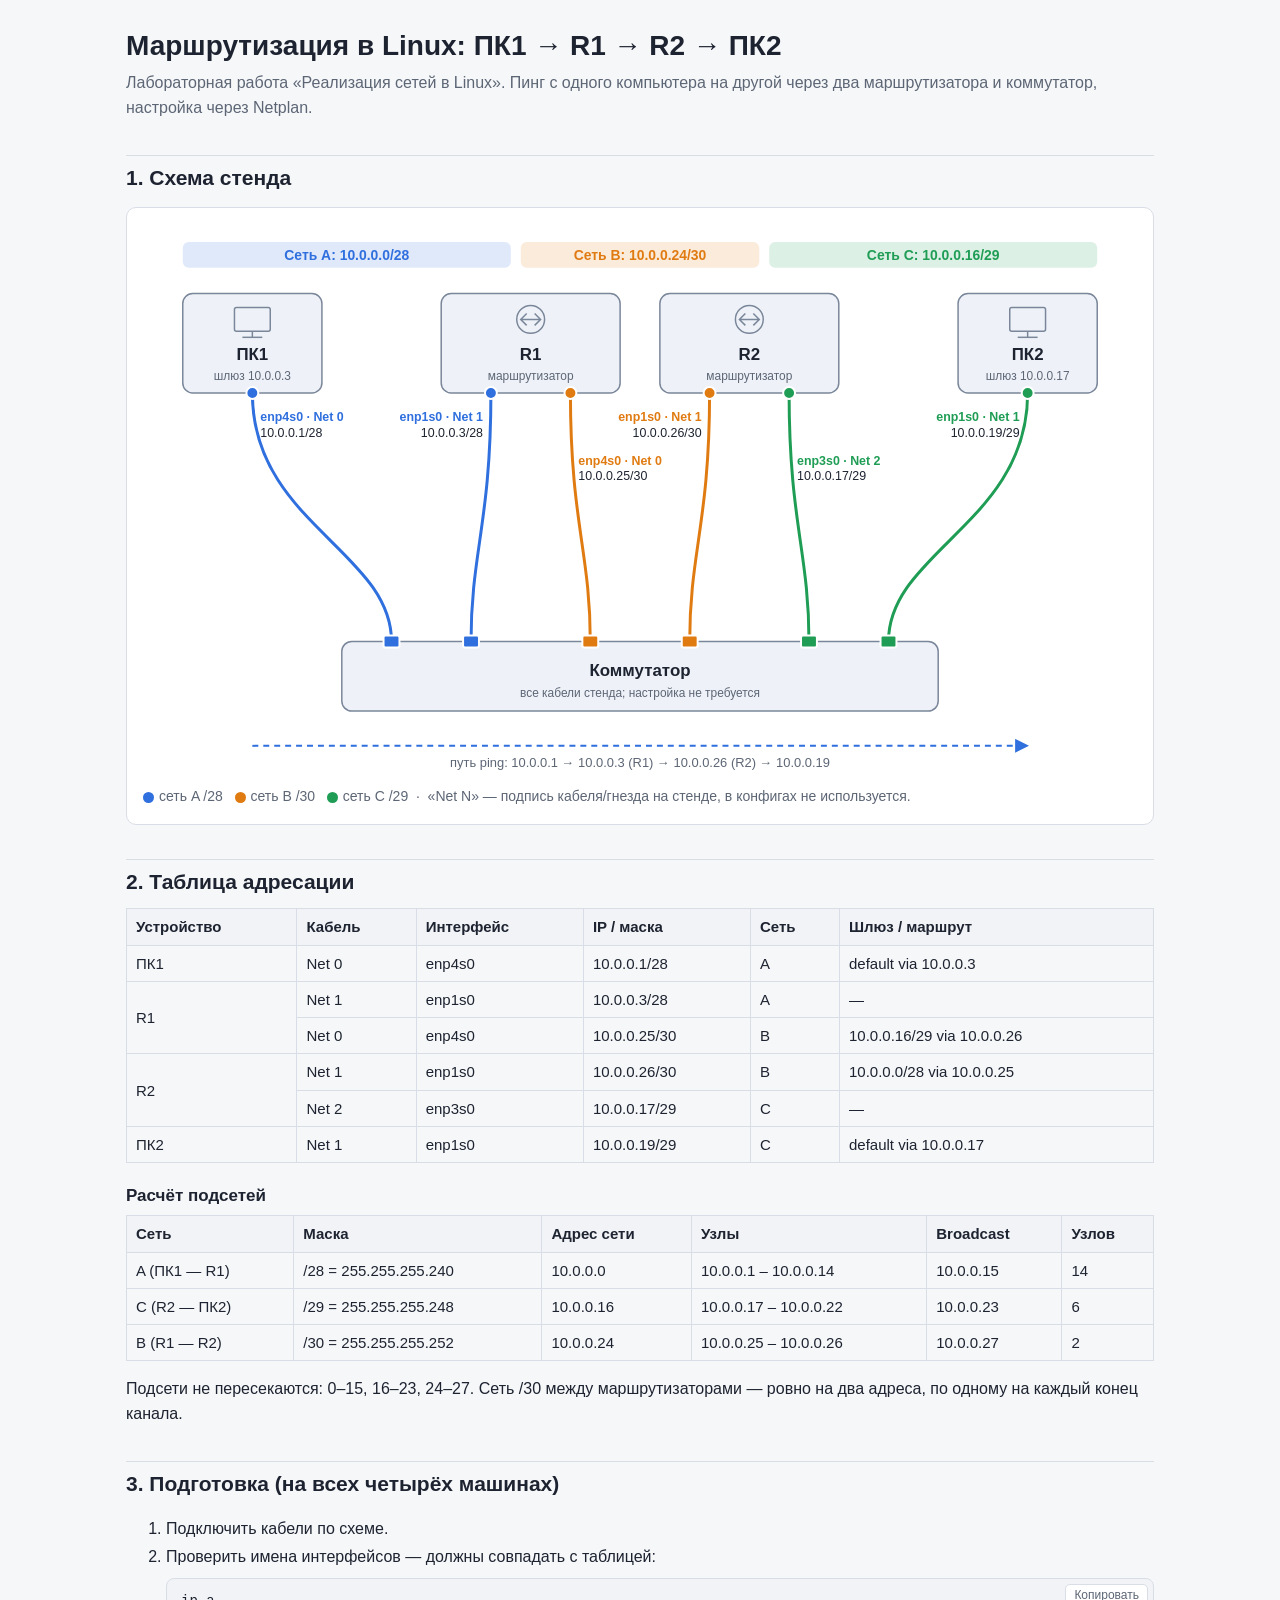
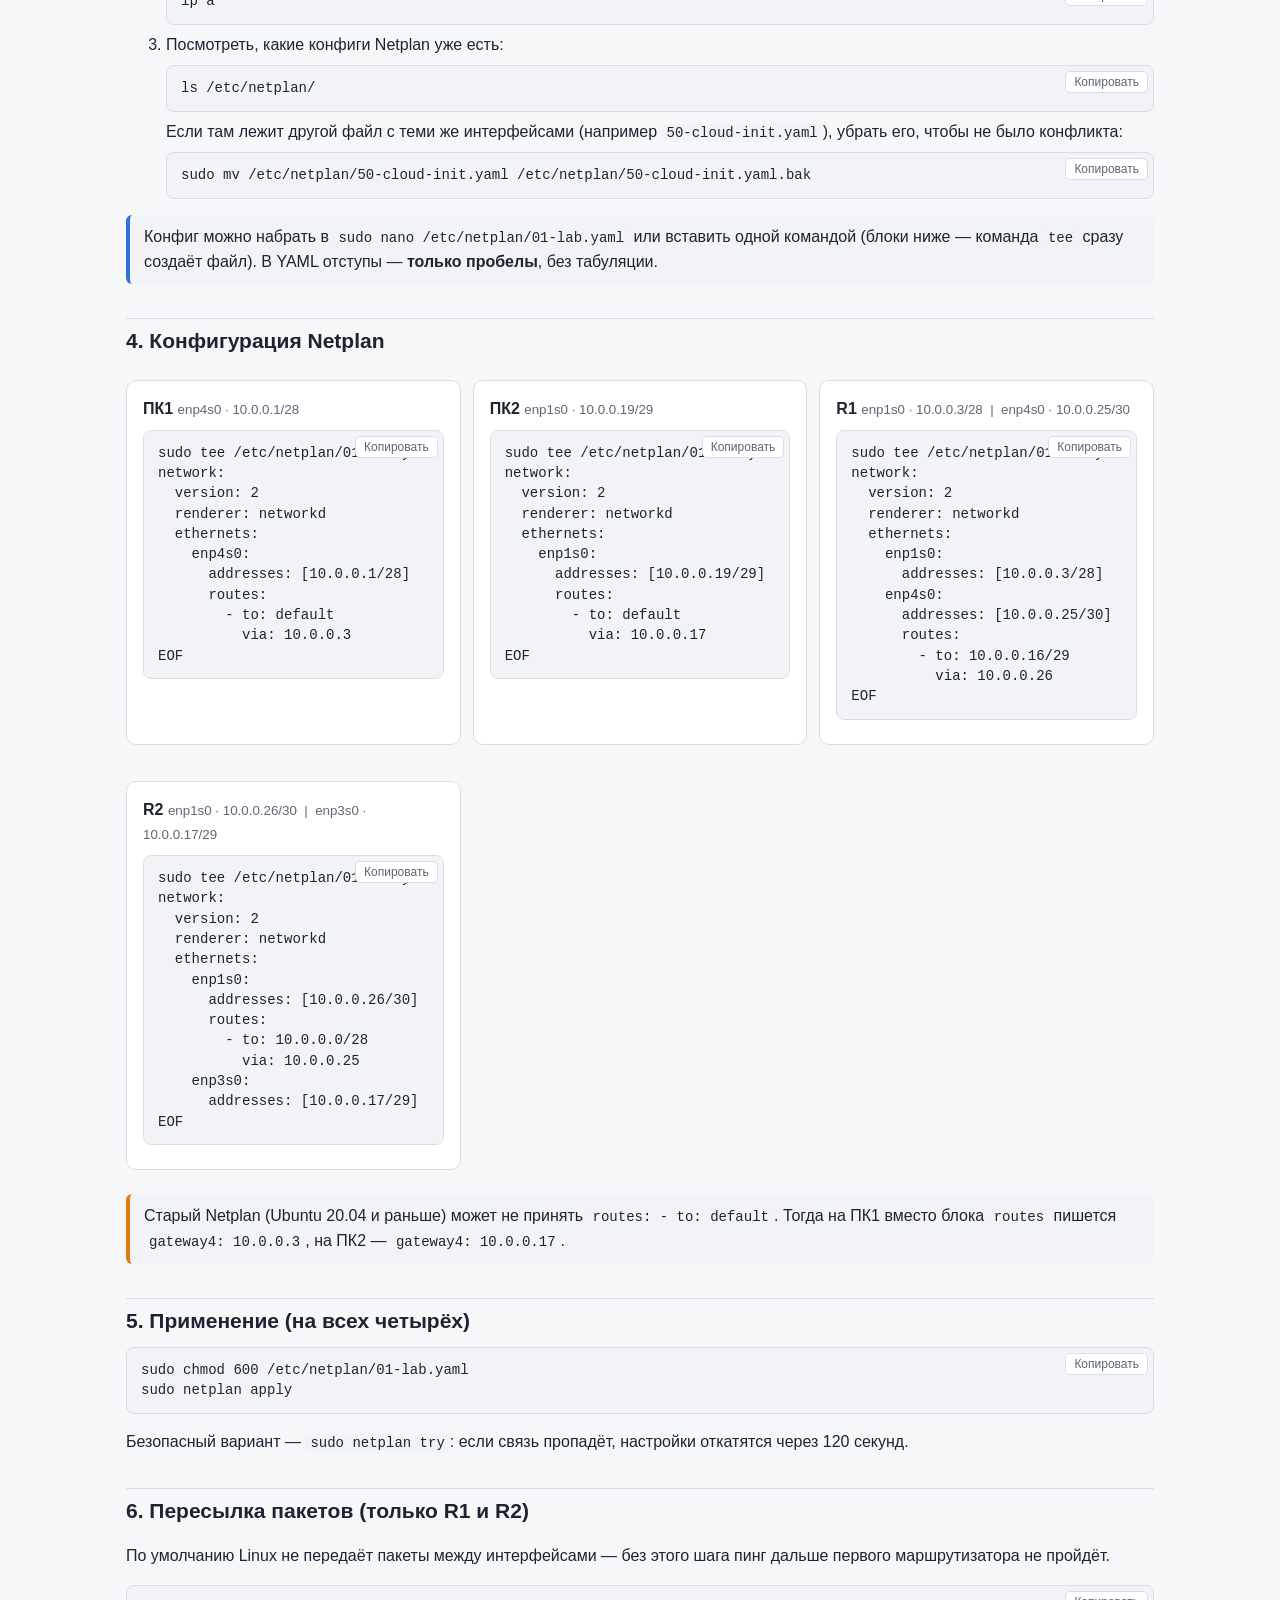
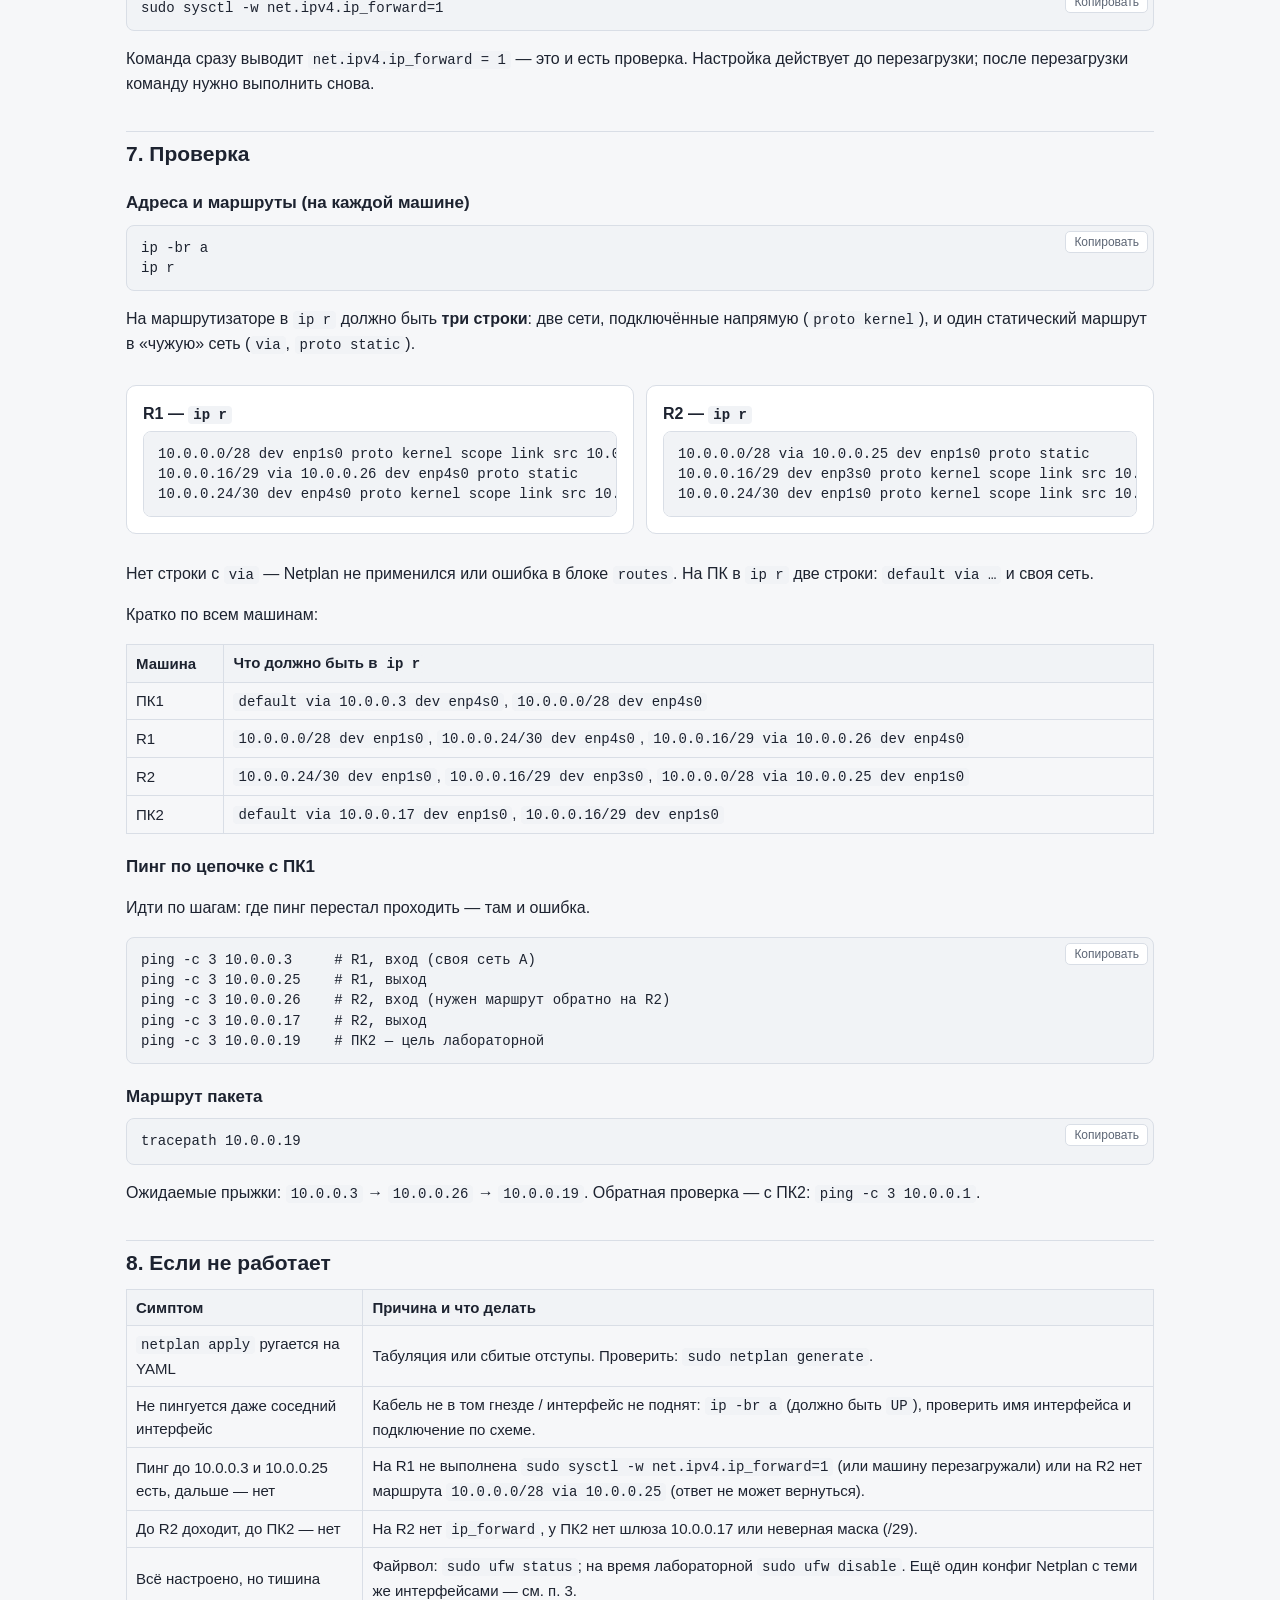
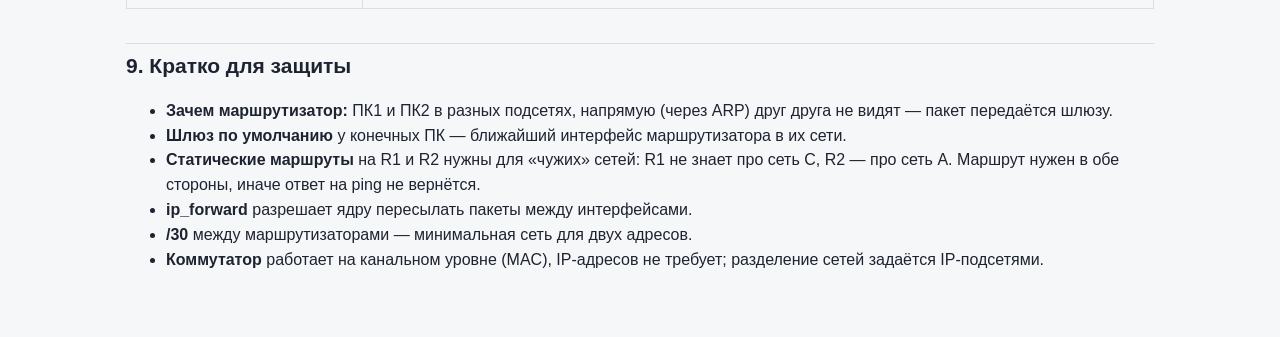
==== index.html @ 02790f9c "Гайд: маршрутизация через два роутера (Netplan)" ====
<!doctype html>
<html lang="ru">
<head>
<meta charset="utf-8">
<meta name="viewport" content="width=device-width, initial-scale=1">
<title>Маршрутизация через два роутера</title>
<style>
:root{
  --bg:#f6f7f9; --card:#ffffff; --text:#1d2330; --muted:#5d6675; --line:#d9dee6;
  --code:#f1f3f6; --accent:#2f6fde;
  --n28:#2f6fde; --n30:#e07b12; --n29:#1f9d55; --dev:#eef2f8; --devstroke:#7a8699;
}
@media (prefers-color-scheme: dark){
  :root:not([data-theme="light"]){
    --bg:#14171c; --card:#1c2027; --text:#e6e9ee; --muted:#9aa3b2; --line:#323946;
    --code:#242a33; --accent:#6c9cff;
    --n28:#6c9cff; --n30:#ffa64d; --n29:#4fd18b; --dev:#262c36; --devstroke:#7d889b;
  }
}
*{box-sizing:border-box}
body{margin:0;background:var(--bg);color:var(--text);font:16px/1.55 "Segoe UI",Roboto,Arial,sans-serif}
main{max-width:1060px;margin:0 auto;padding:24px 16px 60px}
h1{font-size:28px;margin:0 0 4px}
h2{font-size:21px;margin:34px 0 10px;padding-top:6px;border-top:1px solid var(--line)}
h3{font-size:17px;margin:20px 0 6px}
.sub{color:var(--muted);margin:0 0 18px}
.card{background:var(--card);border:1px solid var(--line);border-radius:10px;padding:16px;margin:12px 0}
table{border-collapse:collapse;width:100%;font-size:15px}
th,td{border:1px solid var(--line);padding:6px 9px;text-align:left}
th{background:var(--code)}
.tbl{overflow-x:auto}
code{background:var(--code);padding:1px 5px;border-radius:4px;font-family:Consolas,"Cascadia Mono",monospace;font-size:14px}
.pre{position:relative;margin:8px 0}
pre{background:var(--code);border:1px solid var(--line);border-radius:8px;padding:12px 14px;overflow-x:auto;margin:0;
    font-family:Consolas,"Cascadia Mono",monospace;font-size:14px;line-height:1.45}
.copy{position:absolute;top:6px;right:6px;font-size:12px;padding:3px 8px;border:1px solid var(--line);
      border-radius:5px;background:var(--card);color:var(--muted);cursor:pointer}
.copy:hover{color:var(--text)}
.dot{display:inline-block;width:11px;height:11px;border-radius:50%;margin-right:5px;vertical-align:middle}
.note{border-left:4px solid var(--accent);background:var(--code);padding:10px 14px;border-radius:6px;margin:12px 0}
.warn{border-left-color:var(--n30)}
.grid{display:grid;grid-template-columns:repeat(auto-fit,minmax(300px,1fr));gap:12px}
.dev-title{font-weight:600;margin:0 0 4px}
.dev-title small{color:var(--muted);font-weight:400}
svg{width:100%;height:auto;display:block}
svg text{fill:var(--text);font-family:"Segoe UI",Roboto,Arial,sans-serif}
svg .muted{fill:var(--muted)}
ol li{margin:4px 0}
@media print{.copy{display:none}body{background:#fff}}
</style>
</head>
<body>
<main>
<h1>Маршрутизация в Linux: ПК1 → R1 → R2 → ПК2</h1>
<p class="sub">Лабораторная работа «Реализация сетей в Linux». Пинг с одного компьютера на другой через два маршрутизатора и коммутатор, настройка через Netplan.</p>

<h2>1. Схема стенда</h2>
<div class="card">
<svg viewBox="0 0 1000 560" role="img" aria-label="Схема: ПК1, маршрутизаторы R1 и R2, ПК2, все кабели подключены к коммутатору">
  <!-- Логические подсети (полосы сверху) -->
  <rect x="40" y="18" width="330" height="26" rx="6" fill="var(--n28)" opacity=".15"/>
  <text x="205" y="36" text-anchor="middle" font-size="14" font-weight="600" fill="var(--n28)" style="fill:var(--n28)">Сеть A: 10.0.0.0/28</text>
  <rect x="380" y="18" width="240" height="26" rx="6" fill="var(--n30)" opacity=".15"/>
  <text x="500" y="36" text-anchor="middle" font-size="14" font-weight="600" style="fill:var(--n30)">Сеть B: 10.0.0.24/30</text>
  <rect x="630" y="18" width="330" height="26" rx="6" fill="var(--n29)" opacity=".15"/>
  <text x="795" y="36" text-anchor="middle" font-size="14" font-weight="600" style="fill:var(--n29)">Сеть C: 10.0.0.16/29</text>

  <!-- Кабели к коммутатору -->
  <g stroke-width="3" fill="none">
    <path d="M110 170 C110 300 250 330 250 420" stroke="var(--n28)"/>
    <path d="M350 170 C350 300 330 330 330 420" stroke="var(--n28)"/>
    <path d="M430 170 C430 300 450 330 450 420" stroke="var(--n30)"/>
    <path d="M570 170 C570 300 550 330 550 420" stroke="var(--n30)"/>
    <path d="M650 170 C650 300 670 330 670 420" stroke="var(--n29)"/>
    <path d="M890 170 C890 300 750 330 750 420" stroke="var(--n29)"/>
  </g>

  <!-- Устройства -->
  <g stroke="var(--devstroke)" stroke-width="1.5" fill="var(--dev)">
    <rect x="40" y="70" width="140" height="100" rx="10"/>
    <rect x="300" y="70" width="180" height="100" rx="10"/>
    <rect x="520" y="70" width="180" height="100" rx="10"/>
    <rect x="820" y="70" width="140" height="100" rx="10"/>
  </g>
  <!-- значки -->
  <g stroke="var(--devstroke)" stroke-width="1.5" fill="none">
    <rect x="92" y="84" width="36" height="24" rx="2"/><line x1="110" y1="108" x2="110" y2="114"/><line x1="100" y1="114" x2="120" y2="114"/>
    <rect x="872" y="84" width="36" height="24" rx="2"/><line x1="890" y1="108" x2="890" y2="114"/><line x1="880" y1="114" x2="900" y2="114"/>
    <circle cx="390" cy="96" r="14"/><path d="M380 96h20M394 90l6 6-6 6M386 90l-6 6 6 6"/>
    <circle cx="610" cy="96" r="14"/><path d="M600 96h20M614 90l6 6-6 6M606 90l-6 6 6 6"/>
  </g>
  <text x="110" y="137" text-anchor="middle" font-size="17" font-weight="700">ПК1</text>
  <text x="110" y="157" text-anchor="middle" font-size="12" class="muted">шлюз 10.0.0.3</text>
  <text x="390" y="137" text-anchor="middle" font-size="17" font-weight="700">R1</text>
  <text x="390" y="157" text-anchor="middle" font-size="12" class="muted">маршрутизатор</text>
  <text x="610" y="137" text-anchor="middle" font-size="17" font-weight="700">R2</text>
  <text x="610" y="157" text-anchor="middle" font-size="12" class="muted">маршрутизатор</text>
  <text x="890" y="137" text-anchor="middle" font-size="17" font-weight="700">ПК2</text>
  <text x="890" y="157" text-anchor="middle" font-size="12" class="muted">шлюз 10.0.0.17</text>

  <!-- Порты на устройствах -->
  <g stroke="var(--card)" stroke-width="2">
    <circle cx="110" cy="170" r="6" fill="var(--n28)"/>
    <circle cx="350" cy="170" r="6" fill="var(--n28)"/>
    <circle cx="430" cy="170" r="6" fill="var(--n30)"/>
    <circle cx="570" cy="170" r="6" fill="var(--n30)"/>
    <circle cx="650" cy="170" r="6" fill="var(--n29)"/>
    <circle cx="890" cy="170" r="6" fill="var(--n29)"/>
  </g>

  <!-- Подписи интерфейсов -->
  <g font-size="12.5">
    <text x="118" y="198" font-weight="700" style="fill:var(--n28)">enp4s0 · Net 0</text>
    <text x="118" y="214">10.0.0.1/28</text>

    <text x="342" y="198" text-anchor="end" font-weight="700" style="fill:var(--n28)">enp1s0 · Net 1</text>
    <text x="342" y="214" text-anchor="end">10.0.0.3/28</text>

    <text x="438" y="242" font-weight="700" style="fill:var(--n30)">enp4s0 · Net 0</text>
    <text x="438" y="258">10.0.0.25/30</text>

    <text x="562" y="198" text-anchor="end" font-weight="700" style="fill:var(--n30)">enp1s0 · Net 1</text>
    <text x="562" y="214" text-anchor="end">10.0.0.26/30</text>

    <text x="658" y="242" font-weight="700" style="fill:var(--n29)">enp3s0 · Net 2</text>
    <text x="658" y="258">10.0.0.17/29</text>

    <text x="882" y="198" text-anchor="end" font-weight="700" style="fill:var(--n29)">enp1s0 · Net 1</text>
    <text x="882" y="214" text-anchor="end">10.0.0.19/29</text>
  </g>

  <!-- Коммутатор -->
  <rect x="200" y="420" width="600" height="70" rx="10" fill="var(--dev)" stroke="var(--devstroke)" stroke-width="1.5"/>
  <g stroke="var(--card)" stroke-width="2">
    <rect x="242" y="414" width="16" height="12" rx="2" fill="var(--n28)"/>
    <rect x="322" y="414" width="16" height="12" rx="2" fill="var(--n28)"/>
    <rect x="442" y="414" width="16" height="12" rx="2" fill="var(--n30)"/>
    <rect x="542" y="414" width="16" height="12" rx="2" fill="var(--n30)"/>
    <rect x="662" y="414" width="16" height="12" rx="2" fill="var(--n29)"/>
    <rect x="742" y="414" width="16" height="12" rx="2" fill="var(--n29)"/>
  </g>
  <text x="500" y="455" text-anchor="middle" font-size="17" font-weight="700">Коммутатор</text>
  <text x="500" y="476" text-anchor="middle" font-size="12" class="muted">все кабели стенда; настройка не требуется</text>

  <!-- Путь пинга -->
  <g font-size="13">
    <path d="M110 525 H890" stroke="var(--accent)" stroke-width="2" stroke-dasharray="6 5" fill="none" marker-end="url(#arr)"/>
    <text x="500" y="546" text-anchor="middle" class="muted">путь ping: 10.0.0.1 → 10.0.0.3 (R1) → 10.0.0.26 (R2) → 10.0.0.19</text>
  </g>
  <defs><marker id="arr" viewBox="0 0 10 10" refX="9" refY="5" markerWidth="7" markerHeight="7" orient="auto"><path d="M0 0L10 5L0 10z" fill="var(--accent)"/></marker></defs>
</svg>
<p style="margin:6px 0 0;font-size:14px;color:var(--muted)">
<span class="dot" style="background:var(--n28)"></span>сеть A /28 &nbsp;
<span class="dot" style="background:var(--n30)"></span>сеть B /30 &nbsp;
<span class="dot" style="background:var(--n29)"></span>сеть C /29 &nbsp;·&nbsp; «Net N» — подпись кабеля/гнезда на стенде, в конфигах не используется.
</p>
</div>

<h2>2. Таблица адресации</h2>
<div class="tbl"><table>
<tr><th>Устройство</th><th>Кабель</th><th>Интерфейс</th><th>IP / маска</th><th>Сеть</th><th>Шлюз / маршрут</th></tr>
<tr><td>ПК1</td><td>Net 0</td><td>enp4s0</td><td>10.0.0.1/28</td><td>A</td><td>default via 10.0.0.3</td></tr>
<tr><td rowspan="2">R1</td><td>Net 1</td><td>enp1s0</td><td>10.0.0.3/28</td><td>A</td><td>—</td></tr>
<tr><td>Net 0</td><td>enp4s0</td><td>10.0.0.25/30</td><td>B</td><td>10.0.0.16/29 via 10.0.0.26</td></tr>
<tr><td rowspan="2">R2</td><td>Net 1</td><td>enp1s0</td><td>10.0.0.26/30</td><td>B</td><td>10.0.0.0/28 via 10.0.0.25</td></tr>
<tr><td>Net 2</td><td>enp3s0</td><td>10.0.0.17/29</td><td>C</td><td>—</td></tr>
<tr><td>ПК2</td><td>Net 1</td><td>enp1s0</td><td>10.0.0.19/29</td><td>C</td><td>default via 10.0.0.17</td></tr>
</table></div>

<h3>Расчёт подсетей</h3>
<div class="tbl"><table>
<tr><th>Сеть</th><th>Маска</th><th>Адрес сети</th><th>Узлы</th><th>Broadcast</th><th>Узлов</th></tr>
<tr><td>A (ПК1 — R1)</td><td>/28 = 255.255.255.240</td><td>10.0.0.0</td><td>10.0.0.1 – 10.0.0.14</td><td>10.0.0.15</td><td>14</td></tr>
<tr><td>C (R2 — ПК2)</td><td>/29 = 255.255.255.248</td><td>10.0.0.16</td><td>10.0.0.17 – 10.0.0.22</td><td>10.0.0.23</td><td>6</td></tr>
<tr><td>B (R1 — R2)</td><td>/30 = 255.255.255.252</td><td>10.0.0.24</td><td>10.0.0.25 – 10.0.0.26</td><td>10.0.0.27</td><td>2</td></tr>
</table></div>
<p>Подсети не пересекаются: 0–15, 16–23, 24–27. Сеть /30 между маршрутизаторами — ровно на два адреса, по одному на каждый конец канала.</p>

<h2>3. Подготовка (на всех четырёх машинах)</h2>
<ol>
<li>Подключить кабели по схеме.</li>
<li>Проверить имена интерфейсов — должны совпадать с таблицей:
<div class="pre"><pre>ip a</pre></div></li>
<li>Посмотреть, какие конфиги Netplan уже есть:
<div class="pre"><pre>ls /etc/netplan/</pre></div>
Если там лежит другой файл с теми же интерфейсами (например <code>50-cloud-init.yaml</code>), убрать его, чтобы не было конфликта:
<div class="pre"><pre>sudo mv /etc/netplan/50-cloud-init.yaml /etc/netplan/50-cloud-init.yaml.bak</pre></div></li>
</ol>
<div class="note">Конфиг можно набрать в <code>sudo nano /etc/netplan/01-lab.yaml</code> или вставить одной командой (блоки ниже — команда <code>tee</code> сразу создаёт файл). В YAML отступы — <b>только пробелы</b>, без табуляции.</div>

<h2>4. Конфигурация Netplan</h2>
<div class="grid">

<div class="card">
<p class="dev-title">ПК1 <small>enp4s0 · 10.0.0.1/28</small></p>
<div class="pre"><pre>sudo tee /etc/netplan/01-lab.yaml &gt; /dev/null &lt;&lt;'EOF'
network:
  version: 2
  renderer: networkd
  ethernets:
    enp4s0:
      addresses: [10.0.0.1/28]
      routes:
        - to: default
          via: 10.0.0.3
EOF</pre></div>
</div>

<div class="card">
<p class="dev-title">ПК2 <small>enp1s0 · 10.0.0.19/29</small></p>
<div class="pre"><pre>sudo tee /etc/netplan/01-lab.yaml &gt; /dev/null &lt;&lt;'EOF'
network:
  version: 2
  renderer: networkd
  ethernets:
    enp1s0:
      addresses: [10.0.0.19/29]
      routes:
        - to: default
          via: 10.0.0.17
EOF</pre></div>
</div>

<div class="card">
<p class="dev-title">R1 <small>enp1s0 · 10.0.0.3/28 &nbsp;|&nbsp; enp4s0 · 10.0.0.25/30</small></p>
<div class="pre"><pre>sudo tee /etc/netplan/01-lab.yaml &gt; /dev/null &lt;&lt;'EOF'
network:
  version: 2
  renderer: networkd
  ethernets:
    enp1s0:
      addresses: [10.0.0.3/28]
    enp4s0:
      addresses: [10.0.0.25/30]
      routes:
        - to: 10.0.0.16/29
          via: 10.0.0.26
EOF</pre></div>
</div>

<div class="card">
<p class="dev-title">R2 <small>enp1s0 · 10.0.0.26/30 &nbsp;|&nbsp; enp3s0 · 10.0.0.17/29</small></p>
<div class="pre"><pre>sudo tee /etc/netplan/01-lab.yaml &gt; /dev/null &lt;&lt;'EOF'
network:
  version: 2
  renderer: networkd
  ethernets:
    enp1s0:
      addresses: [10.0.0.26/30]
      routes:
        - to: 10.0.0.0/28
          via: 10.0.0.25
    enp3s0:
      addresses: [10.0.0.17/29]
EOF</pre></div>
</div>
</div>

<div class="note warn">Старый Netplan (Ubuntu 20.04 и раньше) может не принять <code>routes: - to: default</code>. Тогда на ПК1 вместо блока <code>routes</code> пишется <code>gateway4: 10.0.0.3</code>, на ПК2 — <code>gateway4: 10.0.0.17</code>.</div>

<h2>5. Применение (на всех четырёх)</h2>
<div class="pre"><pre>sudo chmod 600 /etc/netplan/01-lab.yaml
sudo netplan apply</pre></div>
<p>Безопасный вариант — <code>sudo netplan try</code>: если связь пропадёт, настройки откатятся через 120 секунд.</p>

<h2>6. Пересылка пакетов (только R1 и R2)</h2>
<p>По умолчанию Linux не передаёт пакеты между интерфейсами — без этого шага пинг дальше первого маршрутизатора не пройдёт.</p>
<div class="pre"><pre>sudo sysctl -w net.ipv4.ip_forward=1</pre></div>
<p>Команда сразу выводит <code>net.ipv4.ip_forward = 1</code> — это и есть проверка. Настройка действует до перезагрузки; после перезагрузки команду нужно выполнить снова.</p>

<h2>7. Проверка</h2>
<h3>Адреса и маршруты (на каждой машине)</h3>
<div class="pre"><pre>ip -br a
ip r</pre></div>
<p>На маршрутизаторе в <code>ip r</code> должно быть <b>три строки</b>: две сети, подключённые напрямую (<code>proto kernel</code>), и один статический маршрут в «чужую» сеть (<code>via</code>, <code>proto static</code>).</p>
<div class="grid">
<div class="card"><p class="dev-title">R1 — <code>ip r</code></p>
<pre>10.0.0.0/28 dev enp1s0 proto kernel scope link src 10.0.0.3
10.0.0.16/29 via 10.0.0.26 dev enp4s0 proto static
10.0.0.24/30 dev enp4s0 proto kernel scope link src 10.0.0.25</pre></div>
<div class="card"><p class="dev-title">R2 — <code>ip r</code></p>
<pre>10.0.0.0/28 via 10.0.0.25 dev enp1s0 proto static
10.0.0.16/29 dev enp3s0 proto kernel scope link src 10.0.0.17
10.0.0.24/30 dev enp1s0 proto kernel scope link src 10.0.0.26</pre></div>
</div>
<p>Нет строки с <code>via</code> — Netplan не применился или ошибка в блоке <code>routes</code>. На ПК в <code>ip r</code> две строки: <code>default via …</code> и своя сеть.</p>
<p>Кратко по всем машинам:</p>
<div class="tbl"><table>
<tr><th>Машина</th><th>Что должно быть в <code>ip r</code></th></tr>
<tr><td>ПК1</td><td><code>default via 10.0.0.3 dev enp4s0</code>, <code>10.0.0.0/28 dev enp4s0</code></td></tr>
<tr><td>R1</td><td><code>10.0.0.0/28 dev enp1s0</code>, <code>10.0.0.24/30 dev enp4s0</code>, <code>10.0.0.16/29 via 10.0.0.26 dev enp4s0</code></td></tr>
<tr><td>R2</td><td><code>10.0.0.24/30 dev enp1s0</code>, <code>10.0.0.16/29 dev enp3s0</code>, <code>10.0.0.0/28 via 10.0.0.25 dev enp1s0</code></td></tr>
<tr><td>ПК2</td><td><code>default via 10.0.0.17 dev enp1s0</code>, <code>10.0.0.16/29 dev enp1s0</code></td></tr>
</table></div>

<h3>Пинг по цепочке с ПК1</h3>
<p>Идти по шагам: где пинг перестал проходить — там и ошибка.</p>
<div class="pre"><pre>ping -c 3 10.0.0.3     # R1, вход (своя сеть A)
ping -c 3 10.0.0.25    # R1, выход
ping -c 3 10.0.0.26    # R2, вход (нужен маршрут обратно на R2)
ping -c 3 10.0.0.17    # R2, выход
ping -c 3 10.0.0.19    # ПК2 — цель лабораторной</pre></div>
<h3>Маршрут пакета</h3>
<div class="pre"><pre>tracepath 10.0.0.19</pre></div>
<p>Ожидаемые прыжки: <code>10.0.0.3</code> → <code>10.0.0.26</code> → <code>10.0.0.19</code>. Обратная проверка — с ПК2: <code>ping -c 3 10.0.0.1</code>.</p>

<h2>8. Если не работает</h2>
<div class="tbl"><table>
<tr><th>Симптом</th><th>Причина и что делать</th></tr>
<tr><td><code>netplan apply</code> ругается на YAML</td><td>Табуляция или сбитые отступы. Проверить: <code>sudo netplan generate</code>.</td></tr>
<tr><td>Не пингуется даже соседний интерфейс</td><td>Кабель не в том гнезде / интерфейс не поднят: <code>ip -br a</code> (должно быть <code>UP</code>), проверить имя интерфейса и подключение по схеме.</td></tr>
<tr><td>Пинг до 10.0.0.3 и 10.0.0.25 есть, дальше — нет</td><td>На R1 не выполнена <code>sudo sysctl -w net.ipv4.ip_forward=1</code> (или машину перезагружали) или на R2 нет маршрута <code>10.0.0.0/28 via 10.0.0.25</code> (ответ не может вернуться).</td></tr>
<tr><td>До R2 доходит, до ПК2 — нет</td><td>На R2 нет <code>ip_forward</code>, у ПК2 нет шлюза 10.0.0.17 или неверная маска (/29).</td></tr>
<tr><td>Всё настроено, но тишина</td><td>Файрвол: <code>sudo ufw status</code>; на время лабораторной <code>sudo ufw disable</code>. Ещё один конфиг Netplan с теми же интерфейсами — см. п. 3.</td></tr>
</table></div>

<h2>9. Кратко для защиты</h2>
<ul>
<li><b>Зачем маршрутизатор:</b> ПК1 и ПК2 в разных подсетях, напрямую (через ARP) друг друга не видят — пакет передаётся шлюзу.</li>
<li><b>Шлюз по умолчанию</b> у конечных ПК — ближайший интерфейс маршрутизатора в их сети.</li>
<li><b>Статические маршруты</b> на R1 и R2 нужны для «чужих» сетей: R1 не знает про сеть C, R2 — про сеть A. Маршрут нужен в обе стороны, иначе ответ на ping не вернётся.</li>
<li><b>ip_forward</b> разрешает ядру пересылать пакеты между интерфейсами.</li>
<li><b>/30</b> между маршрутизаторами — минимальная сеть для двух адресов.</li>
<li><b>Коммутатор</b> работает на канальном уровне (MAC), IP-адресов не требует; разделение сетей задаётся IP-подсетями.</li>
</ul>
</main>
<script>
// Кнопки «Копировать» для блоков команд (комментарии после # не копируются)
document.querySelectorAll('.pre').forEach(function (box) {
  var b = document.createElement('button');
  b.className = 'copy'; b.textContent = 'Копировать';
  b.onclick = function () {
    var text = box.querySelector('pre').innerText.split('\n')
      .map(function (l) { return l.replace(/\s+#\s.*$/, ''); }).join('\n');
    try {
      navigator.clipboard.writeText(text).then(function () {
        b.textContent = 'Скопировано'; setTimeout(function () { b.textContent = 'Копировать'; }, 1500);
      });
    } catch (e) {}
  };
  box.appendChild(b);
});
</script>
</body>
</html>
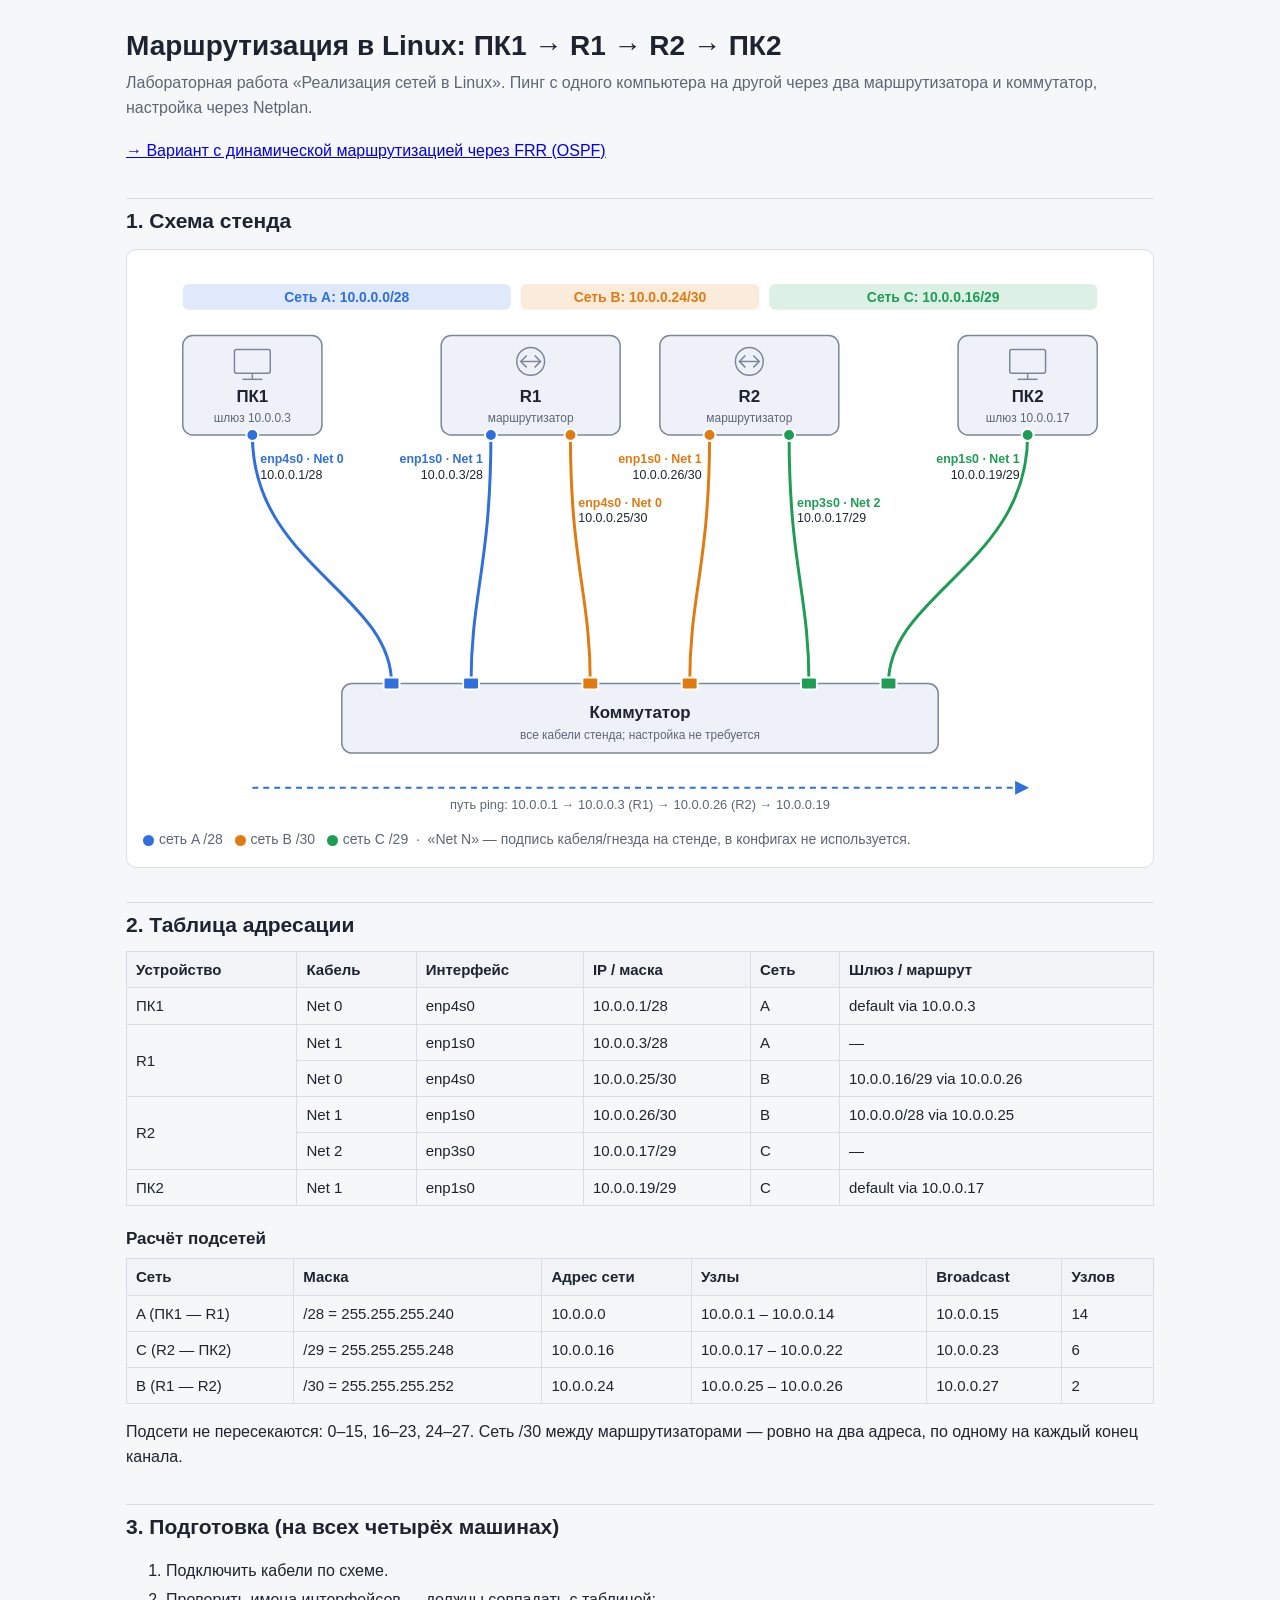
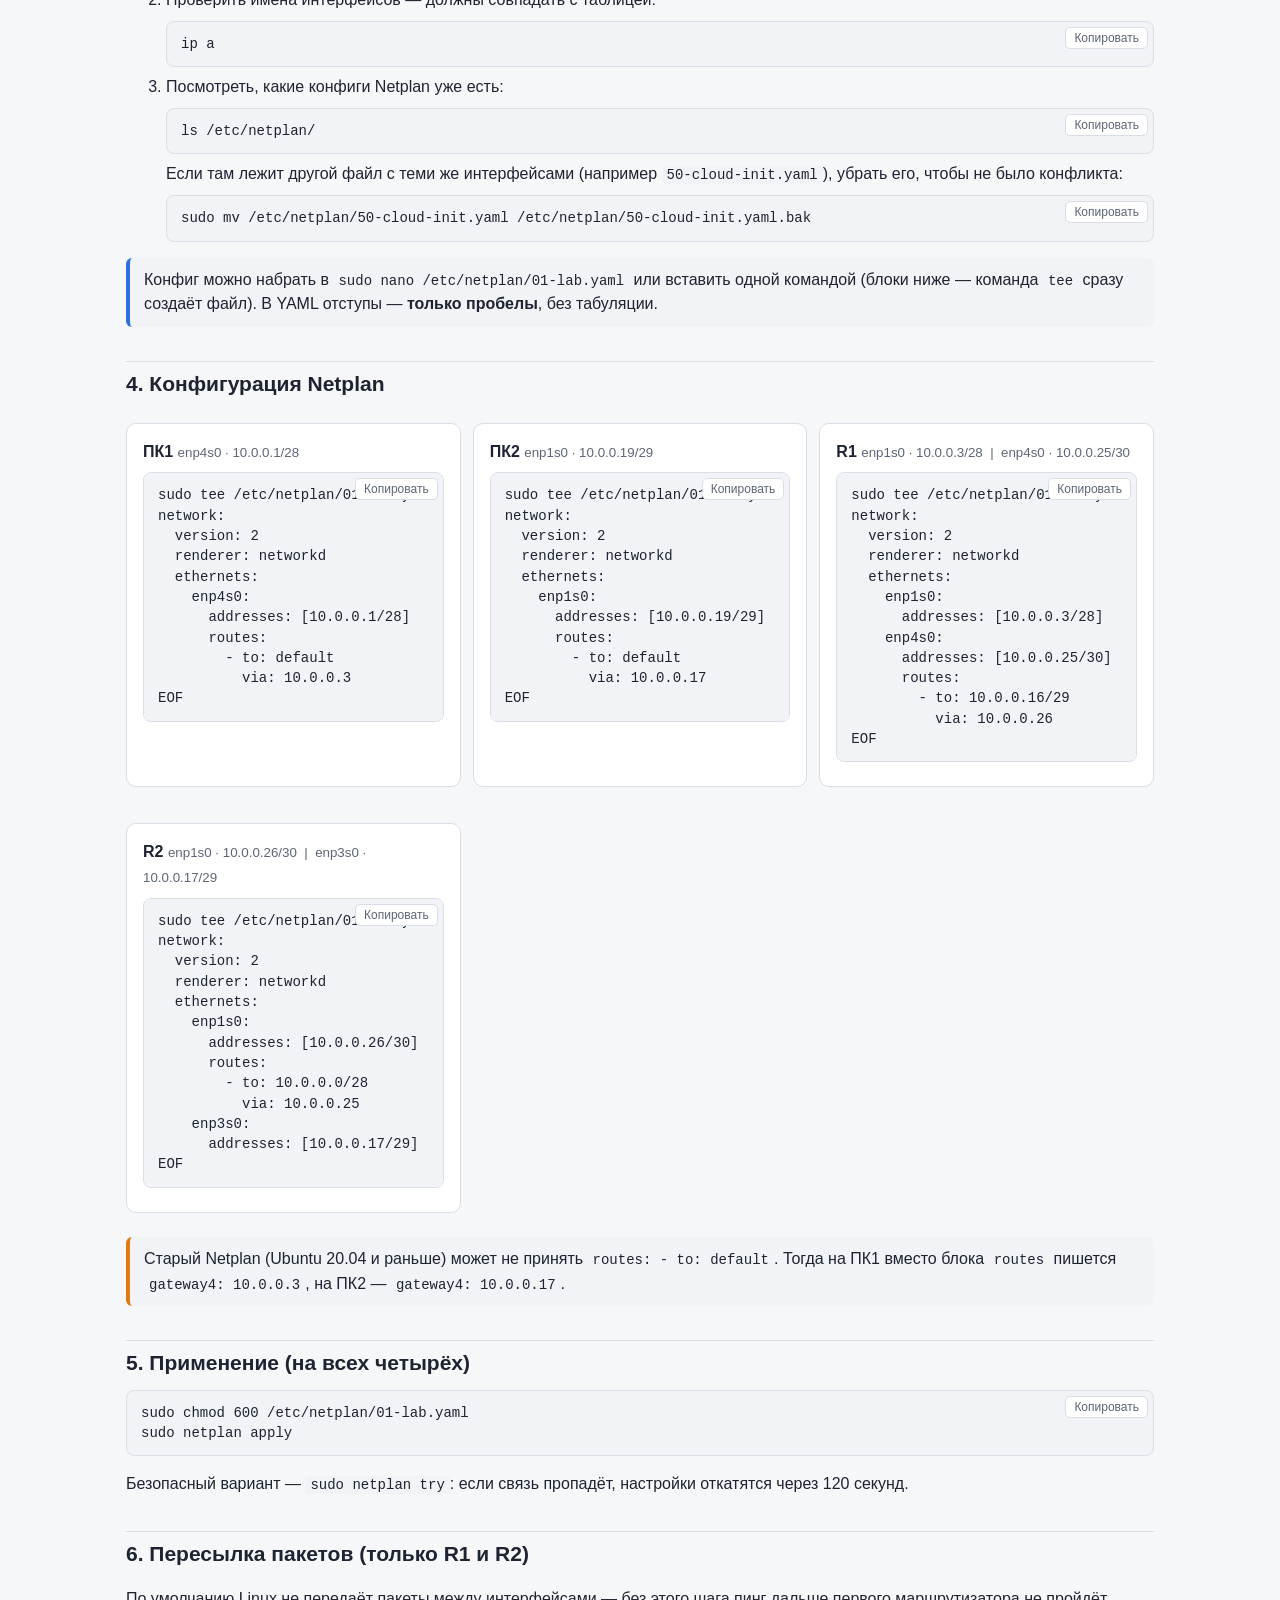
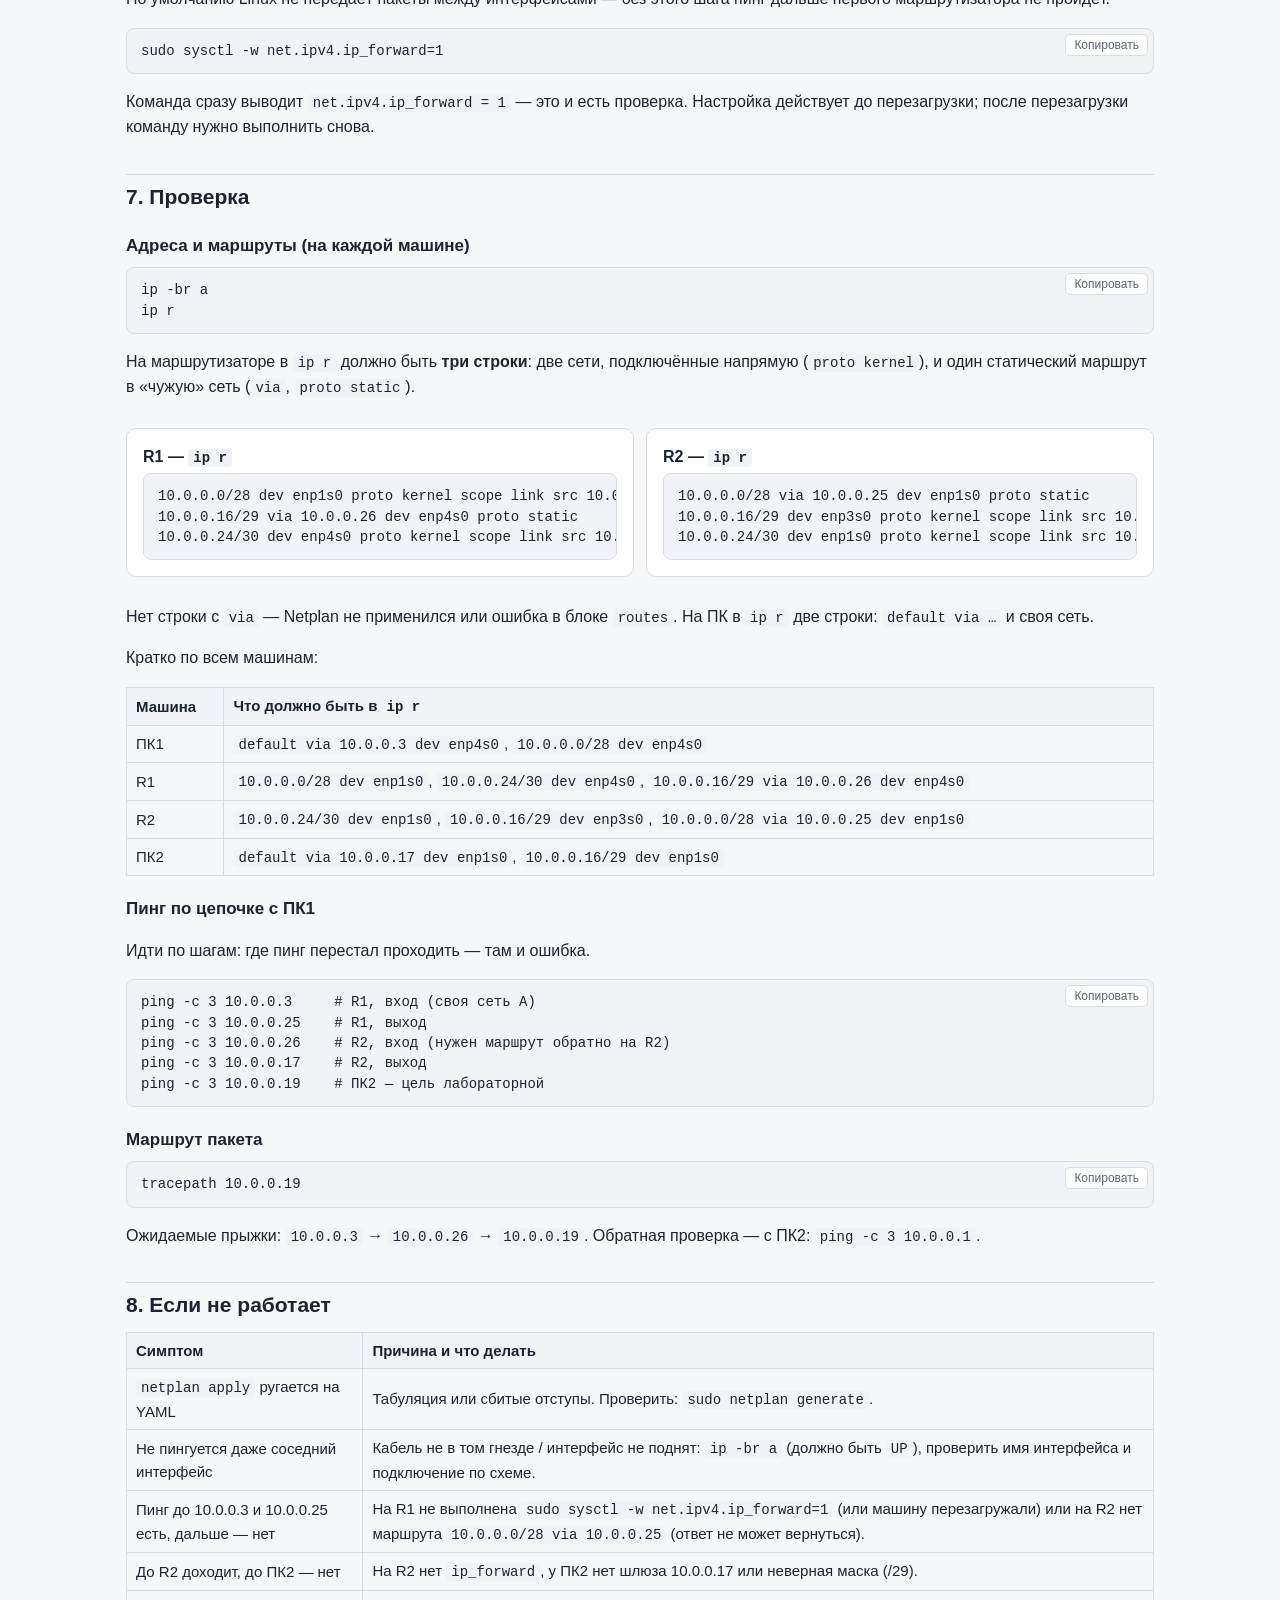
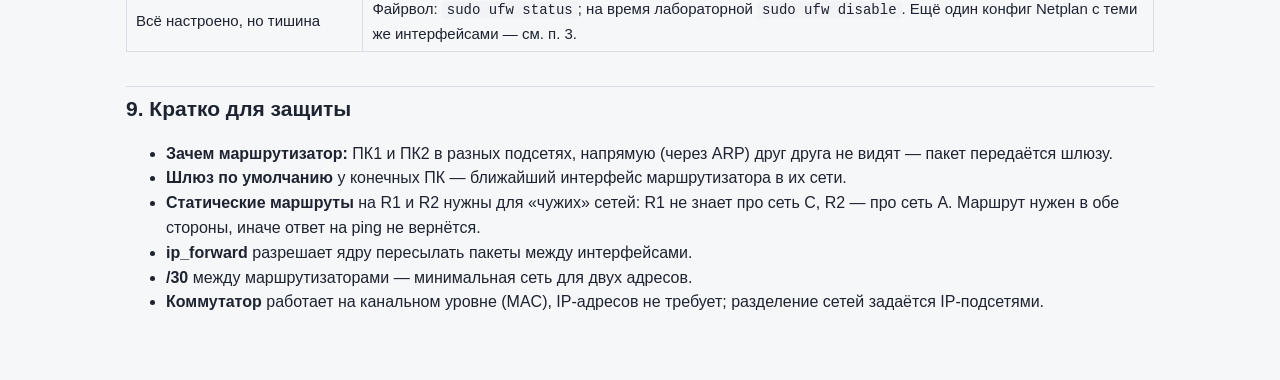
==== commit 41b683c4: "Гайд: маршрутизация через FRR (OSPF)" ====
--- a/index.html
+++ b/index.html
@@ -53,6 +53,7 @@
 <main>
 <h1>Маршрутизация в Linux: ПК1 → R1 → R2 → ПК2</h1>
 <p class="sub">Лабораторная работа «Реализация сетей в Linux». Пинг с одного компьютера на другой через два маршрутизатора и коммутатор, настройка через Netplan.</p>
+<p class="sub"><a href="frr.html">→ Вариант с динамической маршрутизацией через FRR (OSPF)</a></p>
 
 <h2>1. Схема стенда</h2>
 <div class="card">
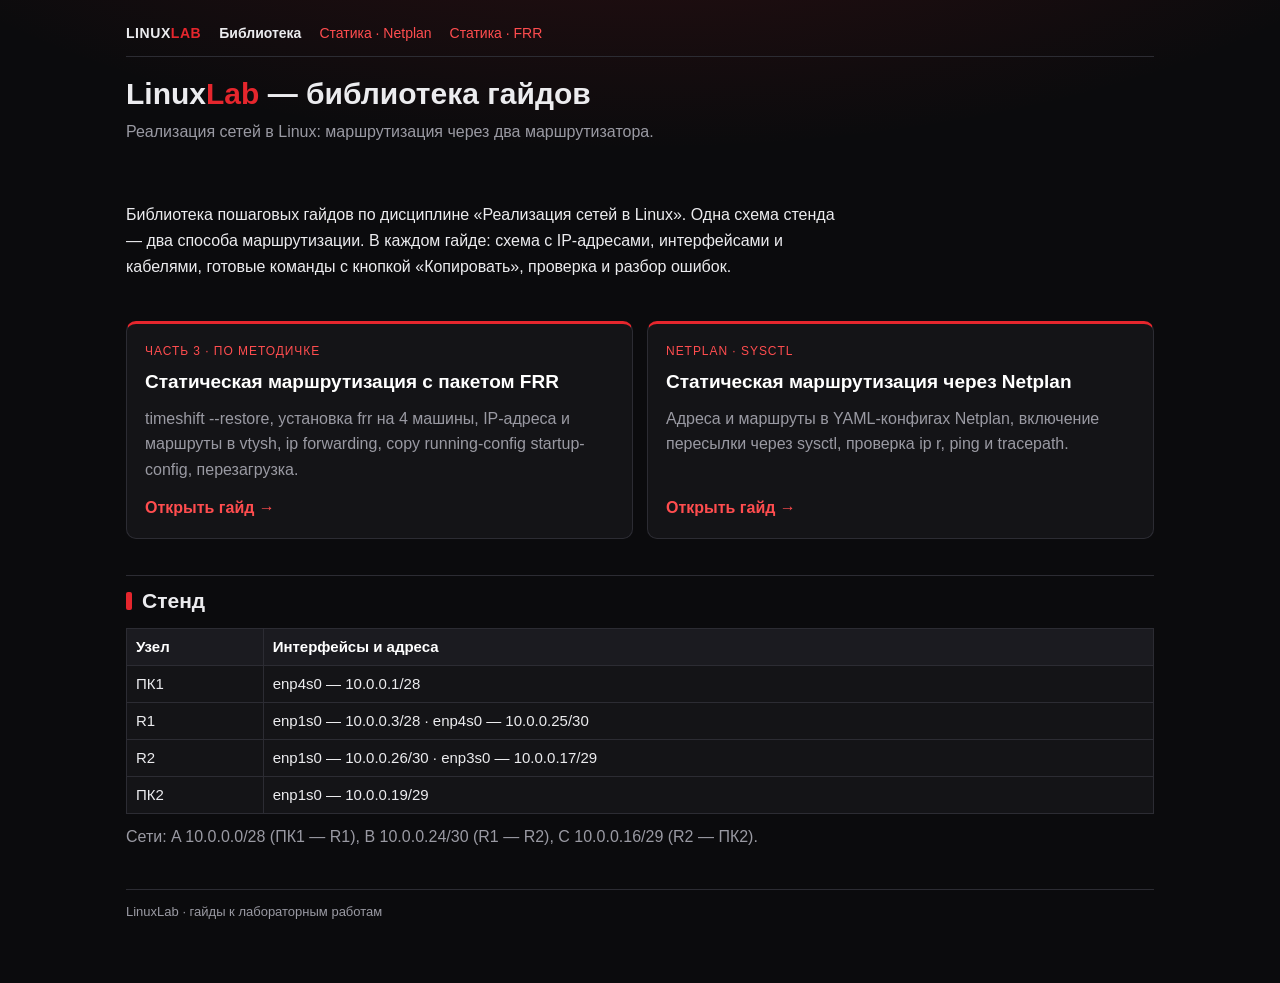
==== commit fb2456a3: "Библиотека гайдов, FRR-гайд по методичке (статика в vtysh), чёрно-красная тема" ====
--- a/index.html
+++ b/index.html
@@ -3,344 +3,42 @@
 <head>
 <meta charset="utf-8">
 <meta name="viewport" content="width=device-width, initial-scale=1">
-<title>Маршрутизация через два роутера</title>
-<style>
-:root{
-  --bg:#f6f7f9; --card:#ffffff; --text:#1d2330; --muted:#5d6675; --line:#d9dee6;
-  --code:#f1f3f6; --accent:#2f6fde;
-  --n28:#2f6fde; --n30:#e07b12; --n29:#1f9d55; --dev:#eef2f8; --devstroke:#7a8699;
-}
-@media (prefers-color-scheme: dark){
-  :root:not([data-theme="light"]){
-    --bg:#14171c; --card:#1c2027; --text:#e6e9ee; --muted:#9aa3b2; --line:#323946;
-    --code:#242a33; --accent:#6c9cff;
-    --n28:#6c9cff; --n30:#ffa64d; --n29:#4fd18b; --dev:#262c36; --devstroke:#7d889b;
-  }
-}
-*{box-sizing:border-box}
-body{margin:0;background:var(--bg);color:var(--text);font:16px/1.55 "Segoe UI",Roboto,Arial,sans-serif}
-main{max-width:1060px;margin:0 auto;padding:24px 16px 60px}
-h1{font-size:28px;margin:0 0 4px}
-h2{font-size:21px;margin:34px 0 10px;padding-top:6px;border-top:1px solid var(--line)}
-h3{font-size:17px;margin:20px 0 6px}
-.sub{color:var(--muted);margin:0 0 18px}
-.card{background:var(--card);border:1px solid var(--line);border-radius:10px;padding:16px;margin:12px 0}
-table{border-collapse:collapse;width:100%;font-size:15px}
-th,td{border:1px solid var(--line);padding:6px 9px;text-align:left}
-th{background:var(--code)}
-.tbl{overflow-x:auto}
-code{background:var(--code);padding:1px 5px;border-radius:4px;font-family:Consolas,"Cascadia Mono",monospace;font-size:14px}
-.pre{position:relative;margin:8px 0}
-pre{background:var(--code);border:1px solid var(--line);border-radius:8px;padding:12px 14px;overflow-x:auto;margin:0;
-    font-family:Consolas,"Cascadia Mono",monospace;font-size:14px;line-height:1.45}
-.copy{position:absolute;top:6px;right:6px;font-size:12px;padding:3px 8px;border:1px solid var(--line);
-      border-radius:5px;background:var(--card);color:var(--muted);cursor:pointer}
-.copy:hover{color:var(--text)}
-.dot{display:inline-block;width:11px;height:11px;border-radius:50%;margin-right:5px;vertical-align:middle}
-.note{border-left:4px solid var(--accent);background:var(--code);padding:10px 14px;border-radius:6px;margin:12px 0}
-.warn{border-left-color:var(--n30)}
-.grid{display:grid;grid-template-columns:repeat(auto-fit,minmax(300px,1fr));gap:12px}
-.dev-title{font-weight:600;margin:0 0 4px}
-.dev-title small{color:var(--muted);font-weight:400}
-svg{width:100%;height:auto;display:block}
-svg text{fill:var(--text);font-family:"Segoe UI",Roboto,Arial,sans-serif}
-svg .muted{fill:var(--muted)}
-ol li{margin:4px 0}
-@media print{.copy{display:none}body{background:#fff}}
-</style>
+<title>LinuxLab · библиотека гайдов</title>
+<link rel="stylesheet" href="style.css">
 </head>
 <body>
 <main>
-<h1>Маршрутизация в Linux: ПК1 → R1 → R2 → ПК2</h1>
-<p class="sub">Лабораторная работа «Реализация сетей в Linux». Пинг с одного компьютера на другой через два маршрутизатора и коммутатор, настройка через Netplan.</p>
-<p class="sub"><a href="frr.html">→ Вариант с динамической маршрутизацией через FRR (OSPF)</a></p>
+<nav class="topbar"><a class="brand" href="./">Linux<span>Lab</span></a><b>Библиотека</b> <a href="static.html">Статика · Netplan</a> <a href="frr.html">Статика · FRR</a></nav>
+<h1>Linux<span class="red">Lab</span> — библиотека гайдов</h1>
+<p class="sub">Реализация сетей в Linux: маршрутизация через два маршрутизатора.</p>
+<section class="hero">
+<p>Библиотека пошаговых гайдов по дисциплине «Реализация сетей в Linux». Одна схема стенда — два способа маршрутизации. В каждом гайде: схема с IP-адресами, интерфейсами и кабелями, готовые команды с кнопкой «Копировать», проверка и разбор ошибок.</p>
+</section>
+<div class="shelf">
+<a class="book" href="frr.html">
+  <div class="tag">Часть 3 · по методичке</div>
+  <h3>Статическая маршрутизация с пакетом FRR</h3>
+  <p>timeshift --restore, установка frr на 4 машины, IP-адреса и маршруты в vtysh, ip forwarding, copy running-config startup-config, перезагрузка.</p>
+  <span class="go">Открыть гайд →</span>
+</a>
+<a class="book" href="static.html">
+  <div class="tag">Netplan · sysctl</div>
+  <h3>Статическая маршрутизация через Netplan</h3>
+  <p>Адреса и маршруты в YAML-конфигах Netplan, включение пересылки через sysctl, проверка ip r, ping и tracepath.</p>
+  <span class="go">Открыть гайд →</span>
+</a>
+</div>
+<h2>Стенд</h2>
+<div class="tbl"><table>
+<tr><th>Узел</th><th>Интерфейсы и адреса</th></tr>
+<tr><td>ПК1</td><td>enp4s0 — 10.0.0.1/28</td></tr>
+<tr><td>R1</td><td>enp1s0 — 10.0.0.3/28 · enp4s0 — 10.0.0.25/30</td></tr>
+<tr><td>R2</td><td>enp1s0 — 10.0.0.26/30 · enp3s0 — 10.0.0.17/29</td></tr>
+<tr><td>ПК2</td><td>enp1s0 — 10.0.0.19/29</td></tr>
+</table></div>
+<p class="sub" style="margin-top:10px">Сети: A 10.0.0.0/28 (ПК1 — R1), B 10.0.0.24/30 (R1 — R2), C 10.0.0.16/29 (R2 — ПК2).</p>
+<footer>LinuxLab · гайды к лабораторным работам</footer>
+</main>
 
-<h2>1. Схема стенда</h2>
-<div class="card">
-<svg viewBox="0 0 1000 560" role="img" aria-label="Схема: ПК1, маршрутизаторы R1 и R2, ПК2, все кабели подключены к коммутатору">
-  <!-- Логические подсети (полосы сверху) -->
-  <rect x="40" y="18" width="330" height="26" rx="6" fill="var(--n28)" opacity=".15"/>
-  <text x="205" y="36" text-anchor="middle" font-size="14" font-weight="600" fill="var(--n28)" style="fill:var(--n28)">Сеть A: 10.0.0.0/28</text>
-  <rect x="380" y="18" width="240" height="26" rx="6" fill="var(--n30)" opacity=".15"/>
-  <text x="500" y="36" text-anchor="middle" font-size="14" font-weight="600" style="fill:var(--n30)">Сеть B: 10.0.0.24/30</text>
-  <rect x="630" y="18" width="330" height="26" rx="6" fill="var(--n29)" opacity=".15"/>
-  <text x="795" y="36" text-anchor="middle" font-size="14" font-weight="600" style="fill:var(--n29)">Сеть C: 10.0.0.16/29</text>
-
-  <!-- Кабели к коммутатору -->
-  <g stroke-width="3" fill="none">
-    <path d="M110 170 C110 300 250 330 250 420" stroke="var(--n28)"/>
-    <path d="M350 170 C350 300 330 330 330 420" stroke="var(--n28)"/>
-    <path d="M430 170 C430 300 450 330 450 420" stroke="var(--n30)"/>
-    <path d="M570 170 C570 300 550 330 550 420" stroke="var(--n30)"/>
-    <path d="M650 170 C650 300 670 330 670 420" stroke="var(--n29)"/>
-    <path d="M890 170 C890 300 750 330 750 420" stroke="var(--n29)"/>
-  </g>
-
-  <!-- Устройства -->
-  <g stroke="var(--devstroke)" stroke-width="1.5" fill="var(--dev)">
-    <rect x="40" y="70" width="140" height="100" rx="10"/>
-    <rect x="300" y="70" width="180" height="100" rx="10"/>
-    <rect x="520" y="70" width="180" height="100" rx="10"/>
-    <rect x="820" y="70" width="140" height="100" rx="10"/>
-  </g>
-  <!-- значки -->
-  <g stroke="var(--devstroke)" stroke-width="1.5" fill="none">
-    <rect x="92" y="84" width="36" height="24" rx="2"/><line x1="110" y1="108" x2="110" y2="114"/><line x1="100" y1="114" x2="120" y2="114"/>
-    <rect x="872" y="84" width="36" height="24" rx="2"/><line x1="890" y1="108" x2="890" y2="114"/><line x1="880" y1="114" x2="900" y2="114"/>
-    <circle cx="390" cy="96" r="14"/><path d="M380 96h20M394 90l6 6-6 6M386 90l-6 6 6 6"/>
-    <circle cx="610" cy="96" r="14"/><path d="M600 96h20M614 90l6 6-6 6M606 90l-6 6 6 6"/>
-  </g>
-  <text x="110" y="137" text-anchor="middle" font-size="17" font-weight="700">ПК1</text>
-  <text x="110" y="157" text-anchor="middle" font-size="12" class="muted">шлюз 10.0.0.3</text>
-  <text x="390" y="137" text-anchor="middle" font-size="17" font-weight="700">R1</text>
-  <text x="390" y="157" text-anchor="middle" font-size="12" class="muted">маршрутизатор</text>
-  <text x="610" y="137" text-anchor="middle" font-size="17" font-weight="700">R2</text>
-  <text x="610" y="157" text-anchor="middle" font-size="12" class="muted">маршрутизатор</text>
-  <text x="890" y="137" text-anchor="middle" font-size="17" font-weight="700">ПК2</text>
-  <text x="890" y="157" text-anchor="middle" font-size="12" class="muted">шлюз 10.0.0.17</text>
-
-  <!-- Порты на устройствах -->
-  <g stroke="var(--card)" stroke-width="2">
-    <circle cx="110" cy="170" r="6" fill="var(--n28)"/>
-    <circle cx="350" cy="170" r="6" fill="var(--n28)"/>
-    <circle cx="430" cy="170" r="6" fill="var(--n30)"/>
-    <circle cx="570" cy="170" r="6" fill="var(--n30)"/>
-    <circle cx="650" cy="170" r="6" fill="var(--n29)"/>
-    <circle cx="890" cy="170" r="6" fill="var(--n29)"/>
-  </g>
-
-  <!-- Подписи интерфейсов -->
-  <g font-size="12.5">
-    <text x="118" y="198" font-weight="700" style="fill:var(--n28)">enp4s0 · Net 0</text>
-    <text x="118" y="214">10.0.0.1/28</text>
-
-    <text x="342" y="198" text-anchor="end" font-weight="700" style="fill:var(--n28)">enp1s0 · Net 1</text>
-    <text x="342" y="214" text-anchor="end">10.0.0.3/28</text>
-
-    <text x="438" y="242" font-weight="700" style="fill:var(--n30)">enp4s0 · Net 0</text>
-    <text x="438" y="258">10.0.0.25/30</text>
-
-    <text x="562" y="198" text-anchor="end" font-weight="700" style="fill:var(--n30)">enp1s0 · Net 1</text>
-    <text x="562" y="214" text-anchor="end">10.0.0.26/30</text>
-
-    <text x="658" y="242" font-weight="700" style="fill:var(--n29)">enp3s0 · Net 2</text>
-    <text x="658" y="258">10.0.0.17/29</text>
-
-    <text x="882" y="198" text-anchor="end" font-weight="700" style="fill:var(--n29)">enp1s0 · Net 1</text>
-    <text x="882" y="214" text-anchor="end">10.0.0.19/29</text>
-  </g>
-
-  <!-- Коммутатор -->
-  <rect x="200" y="420" width="600" height="70" rx="10" fill="var(--dev)" stroke="var(--devstroke)" stroke-width="1.5"/>
-  <g stroke="var(--card)" stroke-width="2">
-    <rect x="242" y="414" width="16" height="12" rx="2" fill="var(--n28)"/>
-    <rect x="322" y="414" width="16" height="12" rx="2" fill="var(--n28)"/>
-    <rect x="442" y="414" width="16" height="12" rx="2" fill="var(--n30)"/>
-    <rect x="542" y="414" width="16" height="12" rx="2" fill="var(--n30)"/>
-    <rect x="662" y="414" width="16" height="12" rx="2" fill="var(--n29)"/>
-    <rect x="742" y="414" width="16" height="12" rx="2" fill="var(--n29)"/>
-  </g>
-  <text x="500" y="455" text-anchor="middle" font-size="17" font-weight="700">Коммутатор</text>
-  <text x="500" y="476" text-anchor="middle" font-size="12" class="muted">все кабели стенда; настройка не требуется</text>
-
-  <!-- Путь пинга -->
-  <g font-size="13">
-    <path d="M110 525 H890" stroke="var(--accent)" stroke-width="2" stroke-dasharray="6 5" fill="none" marker-end="url(#arr)"/>
-    <text x="500" y="546" text-anchor="middle" class="muted">путь ping: 10.0.0.1 → 10.0.0.3 (R1) → 10.0.0.26 (R2) → 10.0.0.19</text>
-  </g>
-  <defs><marker id="arr" viewBox="0 0 10 10" refX="9" refY="5" markerWidth="7" markerHeight="7" orient="auto"><path d="M0 0L10 5L0 10z" fill="var(--accent)"/></marker></defs>
-</svg>
-<p style="margin:6px 0 0;font-size:14px;color:var(--muted)">
-<span class="dot" style="background:var(--n28)"></span>сеть A /28 &nbsp;
-<span class="dot" style="background:var(--n30)"></span>сеть B /30 &nbsp;
-<span class="dot" style="background:var(--n29)"></span>сеть C /29 &nbsp;·&nbsp; «Net N» — подпись кабеля/гнезда на стенде, в конфигах не используется.
-</p>
-</div>
-
-<h2>2. Таблица адресации</h2>
-<div class="tbl"><table>
-<tr><th>Устройство</th><th>Кабель</th><th>Интерфейс</th><th>IP / маска</th><th>Сеть</th><th>Шлюз / маршрут</th></tr>
-<tr><td>ПК1</td><td>Net 0</td><td>enp4s0</td><td>10.0.0.1/28</td><td>A</td><td>default via 10.0.0.3</td></tr>
-<tr><td rowspan="2">R1</td><td>Net 1</td><td>enp1s0</td><td>10.0.0.3/28</td><td>A</td><td>—</td></tr>
-<tr><td>Net 0</td><td>enp4s0</td><td>10.0.0.25/30</td><td>B</td><td>10.0.0.16/29 via 10.0.0.26</td></tr>
-<tr><td rowspan="2">R2</td><td>Net 1</td><td>enp1s0</td><td>10.0.0.26/30</td><td>B</td><td>10.0.0.0/28 via 10.0.0.25</td></tr>
-<tr><td>Net 2</td><td>enp3s0</td><td>10.0.0.17/29</td><td>C</td><td>—</td></tr>
-<tr><td>ПК2</td><td>Net 1</td><td>enp1s0</td><td>10.0.0.19/29</td><td>C</td><td>default via 10.0.0.17</td></tr>
-</table></div>
-
-<h3>Расчёт подсетей</h3>
-<div class="tbl"><table>
-<tr><th>Сеть</th><th>Маска</th><th>Адрес сети</th><th>Узлы</th><th>Broadcast</th><th>Узлов</th></tr>
-<tr><td>A (ПК1 — R1)</td><td>/28 = 255.255.255.240</td><td>10.0.0.0</td><td>10.0.0.1 – 10.0.0.14</td><td>10.0.0.15</td><td>14</td></tr>
-<tr><td>C (R2 — ПК2)</td><td>/29 = 255.255.255.248</td><td>10.0.0.16</td><td>10.0.0.17 – 10.0.0.22</td><td>10.0.0.23</td><td>6</td></tr>
-<tr><td>B (R1 — R2)</td><td>/30 = 255.255.255.252</td><td>10.0.0.24</td><td>10.0.0.25 – 10.0.0.26</td><td>10.0.0.27</td><td>2</td></tr>
-</table></div>
-<p>Подсети не пересекаются: 0–15, 16–23, 24–27. Сеть /30 между маршрутизаторами — ровно на два адреса, по одному на каждый конец канала.</p>
-
-<h2>3. Подготовка (на всех четырёх машинах)</h2>
-<ol>
-<li>Подключить кабели по схеме.</li>
-<li>Проверить имена интерфейсов — должны совпадать с таблицей:
-<div class="pre"><pre>ip a</pre></div></li>
-<li>Посмотреть, какие конфиги Netplan уже есть:
-<div class="pre"><pre>ls /etc/netplan/</pre></div>
-Если там лежит другой файл с теми же интерфейсами (например <code>50-cloud-init.yaml</code>), убрать его, чтобы не было конфликта:
-<div class="pre"><pre>sudo mv /etc/netplan/50-cloud-init.yaml /etc/netplan/50-cloud-init.yaml.bak</pre></div></li>
-</ol>
-<div class="note">Конфиг можно набрать в <code>sudo nano /etc/netplan/01-lab.yaml</code> или вставить одной командой (блоки ниже — команда <code>tee</code> сразу создаёт файл). В YAML отступы — <b>только пробелы</b>, без табуляции.</div>
-
-<h2>4. Конфигурация Netplan</h2>
-<div class="grid">
-
-<div class="card">
-<p class="dev-title">ПК1 <small>enp4s0 · 10.0.0.1/28</small></p>
-<div class="pre"><pre>sudo tee /etc/netplan/01-lab.yaml &gt; /dev/null &lt;&lt;'EOF'
-network:
-  version: 2
-  renderer: networkd
-  ethernets:
-    enp4s0:
-      addresses: [10.0.0.1/28]
-      routes:
-        - to: default
-          via: 10.0.0.3
-EOF</pre></div>
-</div>
-
-<div class="card">
-<p class="dev-title">ПК2 <small>enp1s0 · 10.0.0.19/29</small></p>
-<div class="pre"><pre>sudo tee /etc/netplan/01-lab.yaml &gt; /dev/null &lt;&lt;'EOF'
-network:
-  version: 2
-  renderer: networkd
-  ethernets:
-    enp1s0:
-      addresses: [10.0.0.19/29]
-      routes:
-        - to: default
-          via: 10.0.0.17
-EOF</pre></div>
-</div>
-
-<div class="card">
-<p class="dev-title">R1 <small>enp1s0 · 10.0.0.3/28 &nbsp;|&nbsp; enp4s0 · 10.0.0.25/30</small></p>
-<div class="pre"><pre>sudo tee /etc/netplan/01-lab.yaml &gt; /dev/null &lt;&lt;'EOF'
-network:
-  version: 2
-  renderer: networkd
-  ethernets:
-    enp1s0:
-      addresses: [10.0.0.3/28]
-    enp4s0:
-      addresses: [10.0.0.25/30]
-      routes:
-        - to: 10.0.0.16/29
-          via: 10.0.0.26
-EOF</pre></div>
-</div>
-
-<div class="card">
-<p class="dev-title">R2 <small>enp1s0 · 10.0.0.26/30 &nbsp;|&nbsp; enp3s0 · 10.0.0.17/29</small></p>
-<div class="pre"><pre>sudo tee /etc/netplan/01-lab.yaml &gt; /dev/null &lt;&lt;'EOF'
-network:
-  version: 2
-  renderer: networkd
-  ethernets:
-    enp1s0:
-      addresses: [10.0.0.26/30]
-      routes:
-        - to: 10.0.0.0/28
-          via: 10.0.0.25
-    enp3s0:
-      addresses: [10.0.0.17/29]
-EOF</pre></div>
-</div>
-</div>
-
-<div class="note warn">Старый Netplan (Ubuntu 20.04 и раньше) может не принять <code>routes: - to: default</code>. Тогда на ПК1 вместо блока <code>routes</code> пишется <code>gateway4: 10.0.0.3</code>, на ПК2 — <code>gateway4: 10.0.0.17</code>.</div>
-
-<h2>5. Применение (на всех четырёх)</h2>
-<div class="pre"><pre>sudo chmod 600 /etc/netplan/01-lab.yaml
-sudo netplan apply</pre></div>
-<p>Безопасный вариант — <code>sudo netplan try</code>: если связь пропадёт, настройки откатятся через 120 секунд.</p>
-
-<h2>6. Пересылка пакетов (только R1 и R2)</h2>
-<p>По умолчанию Linux не передаёт пакеты между интерфейсами — без этого шага пинг дальше первого маршрутизатора не пройдёт.</p>
-<div class="pre"><pre>sudo sysctl -w net.ipv4.ip_forward=1</pre></div>
-<p>Команда сразу выводит <code>net.ipv4.ip_forward = 1</code> — это и есть проверка. Настройка действует до перезагрузки; после перезагрузки команду нужно выполнить снова.</p>
-
-<h2>7. Проверка</h2>
-<h3>Адреса и маршруты (на каждой машине)</h3>
-<div class="pre"><pre>ip -br a
-ip r</pre></div>
-<p>На маршрутизаторе в <code>ip r</code> должно быть <b>три строки</b>: две сети, подключённые напрямую (<code>proto kernel</code>), и один статический маршрут в «чужую» сеть (<code>via</code>, <code>proto static</code>).</p>
-<div class="grid">
-<div class="card"><p class="dev-title">R1 — <code>ip r</code></p>
-<pre>10.0.0.0/28 dev enp1s0 proto kernel scope link src 10.0.0.3
-10.0.0.16/29 via 10.0.0.26 dev enp4s0 proto static
-10.0.0.24/30 dev enp4s0 proto kernel scope link src 10.0.0.25</pre></div>
-<div class="card"><p class="dev-title">R2 — <code>ip r</code></p>
-<pre>10.0.0.0/28 via 10.0.0.25 dev enp1s0 proto static
-10.0.0.16/29 dev enp3s0 proto kernel scope link src 10.0.0.17
-10.0.0.24/30 dev enp1s0 proto kernel scope link src 10.0.0.26</pre></div>
-</div>
-<p>Нет строки с <code>via</code> — Netplan не применился или ошибка в блоке <code>routes</code>. На ПК в <code>ip r</code> две строки: <code>default via …</code> и своя сеть.</p>
-<p>Кратко по всем машинам:</p>
-<div class="tbl"><table>
-<tr><th>Машина</th><th>Что должно быть в <code>ip r</code></th></tr>
-<tr><td>ПК1</td><td><code>default via 10.0.0.3 dev enp4s0</code>, <code>10.0.0.0/28 dev enp4s0</code></td></tr>
-<tr><td>R1</td><td><code>10.0.0.0/28 dev enp1s0</code>, <code>10.0.0.24/30 dev enp4s0</code>, <code>10.0.0.16/29 via 10.0.0.26 dev enp4s0</code></td></tr>
-<tr><td>R2</td><td><code>10.0.0.24/30 dev enp1s0</code>, <code>10.0.0.16/29 dev enp3s0</code>, <code>10.0.0.0/28 via 10.0.0.25 dev enp1s0</code></td></tr>
-<tr><td>ПК2</td><td><code>default via 10.0.0.17 dev enp1s0</code>, <code>10.0.0.16/29 dev enp1s0</code></td></tr>
-</table></div>
-
-<h3>Пинг по цепочке с ПК1</h3>
-<p>Идти по шагам: где пинг перестал проходить — там и ошибка.</p>
-<div class="pre"><pre>ping -c 3 10.0.0.3     # R1, вход (своя сеть A)
-ping -c 3 10.0.0.25    # R1, выход
-ping -c 3 10.0.0.26    # R2, вход (нужен маршрут обратно на R2)
-ping -c 3 10.0.0.17    # R2, выход
-ping -c 3 10.0.0.19    # ПК2 — цель лабораторной</pre></div>
-<h3>Маршрут пакета</h3>
-<div class="pre"><pre>tracepath 10.0.0.19</pre></div>
-<p>Ожидаемые прыжки: <code>10.0.0.3</code> → <code>10.0.0.26</code> → <code>10.0.0.19</code>. Обратная проверка — с ПК2: <code>ping -c 3 10.0.0.1</code>.</p>
-
-<h2>8. Если не работает</h2>
-<div class="tbl"><table>
-<tr><th>Симптом</th><th>Причина и что делать</th></tr>
-<tr><td><code>netplan apply</code> ругается на YAML</td><td>Табуляция или сбитые отступы. Проверить: <code>sudo netplan generate</code>.</td></tr>
-<tr><td>Не пингуется даже соседний интерфейс</td><td>Кабель не в том гнезде / интерфейс не поднят: <code>ip -br a</code> (должно быть <code>UP</code>), проверить имя интерфейса и подключение по схеме.</td></tr>
-<tr><td>Пинг до 10.0.0.3 и 10.0.0.25 есть, дальше — нет</td><td>На R1 не выполнена <code>sudo sysctl -w net.ipv4.ip_forward=1</code> (или машину перезагружали) или на R2 нет маршрута <code>10.0.0.0/28 via 10.0.0.25</code> (ответ не может вернуться).</td></tr>
-<tr><td>До R2 доходит, до ПК2 — нет</td><td>На R2 нет <code>ip_forward</code>, у ПК2 нет шлюза 10.0.0.17 или неверная маска (/29).</td></tr>
-<tr><td>Всё настроено, но тишина</td><td>Файрвол: <code>sudo ufw status</code>; на время лабораторной <code>sudo ufw disable</code>. Ещё один конфиг Netplan с теми же интерфейсами — см. п. 3.</td></tr>
-</table></div>
-
-<h2>9. Кратко для защиты</h2>
-<ul>
-<li><b>Зачем маршрутизатор:</b> ПК1 и ПК2 в разных подсетях, напрямую (через ARP) друг друга не видят — пакет передаётся шлюзу.</li>
-<li><b>Шлюз по умолчанию</b> у конечных ПК — ближайший интерфейс маршрутизатора в их сети.</li>
-<li><b>Статические маршруты</b> на R1 и R2 нужны для «чужих» сетей: R1 не знает про сеть C, R2 — про сеть A. Маршрут нужен в обе стороны, иначе ответ на ping не вернётся.</li>
-<li><b>ip_forward</b> разрешает ядру пересылать пакеты между интерфейсами.</li>
-<li><b>/30</b> между маршрутизаторами — минимальная сеть для двух адресов.</li>
-<li><b>Коммутатор</b> работает на канальном уровне (MAC), IP-адресов не требует; разделение сетей задаётся IP-подсетями.</li>
-</ul>
-</main>
-<script>
-// Кнопки «Копировать» для блоков команд (комментарии после # не копируются)
-document.querySelectorAll('.pre').forEach(function (box) {
-  var b = document.createElement('button');
-  b.className = 'copy'; b.textContent = 'Копировать';
-  b.onclick = function () {
-    var text = box.querySelector('pre').innerText.split('\n')
-      .map(function (l) { return l.replace(/\s+#\s.*$/, ''); }).join('\n');
-    try {
-      navigator.clipboard.writeText(text).then(function () {
-        b.textContent = 'Скопировано'; setTimeout(function () { b.textContent = 'Копировать'; }, 1500);
-      });
-    } catch (e) {}
-  };
-  box.appendChild(b);
-});
-</script>
 </body>
 </html>
--- a/style.css
+++ b/style.css
@@ -0,0 +1,64 @@
+/* Общий стиль библиотеки гайдов: чёрно-красная тема */
+:root{
+  --bg:#0b0b0d; --card:#141417; --card2:#1b1b20; --text:#ececef; --muted:#9a9aa3; --line:#2c2c33;
+  --code:#101013; --accent:#e5262d; --accent2:#ff4d4f; --accent-soft:rgba(229,38,45,.12);
+  --n28:#ff3b3b; --n30:#ff9f1c; --n29:#cfd2d8; --dev:#1c1c21; --devstroke:#5c5c66;
+  color-scheme:dark;
+}
+*{box-sizing:border-box}
+html{background:var(--bg)}
+body{margin:0;background:radial-gradient(1200px 500px at 50% -200px,rgba(229,38,45,.18),transparent 70%) no-repeat,var(--bg);
+     color:var(--text);font:16px/1.6 "Segoe UI",Roboto,Arial,sans-serif}
+a{color:var(--accent2)}
+a:hover{color:#ff7a7c}
+main{max-width:1060px;margin:0 auto;padding:22px 16px 60px}
+.topbar{display:flex;flex-wrap:wrap;gap:8px 18px;align-items:center;font-size:14px;margin-bottom:18px;padding-bottom:12px;border-bottom:1px solid var(--line)}
+.topbar .brand{font-weight:800;letter-spacing:.04em;text-transform:uppercase;color:var(--text);text-decoration:none}
+.topbar .brand span{color:var(--accent)}
+.topbar a{text-decoration:none}
+h1{font-size:30px;line-height:1.25;margin:0 0 6px}
+h1 .red{color:var(--accent)}
+h2{font-size:21px;margin:36px 0 10px;padding:8px 0 0;border-top:1px solid var(--line)}
+h2::before{content:"";display:inline-block;width:6px;height:18px;background:var(--accent);border-radius:2px;margin-right:10px;vertical-align:-2px}
+h3{font-size:17px;margin:20px 0 6px;color:#fff}
+.sub{color:var(--muted);margin:0 0 16px}
+.card{background:var(--card);border:1px solid var(--line);border-radius:10px;padding:16px;margin:12px 0}
+table{border-collapse:collapse;width:100%;font-size:15px}
+th,td{border:1px solid var(--line);padding:6px 9px;text-align:left;vertical-align:top}
+th{background:var(--card2);color:#fff}
+td{background:var(--card)}
+.tbl{overflow-x:auto}
+code{background:var(--card2);color:#ffb3b4;padding:1px 5px;border-radius:4px;font-family:Consolas,"Cascadia Mono",monospace;font-size:14px}
+.pre{position:relative;margin:8px 0}
+pre{background:var(--code);border:1px solid var(--line);border-left:3px solid var(--accent);border-radius:8px;padding:12px 14px;
+    overflow-x:auto;margin:0;font-family:Consolas,"Cascadia Mono",monospace;font-size:14px;line-height:1.45;color:#f1f1f3}
+pre .c{color:#8a8a94}
+.copy{position:absolute;top:6px;right:6px;font-size:12px;padding:3px 9px;border:1px solid var(--accent);
+      border-radius:5px;background:var(--bg);color:var(--accent2);cursor:pointer}
+.copy:hover{background:var(--accent);color:#fff}
+.dot{display:inline-block;width:11px;height:11px;border-radius:50%;margin-right:5px;vertical-align:middle}
+.note{border-left:4px solid var(--accent);background:var(--accent-soft);padding:10px 14px;border-radius:6px;margin:12px 0}
+.warn{border-left-color:var(--n30);background:rgba(255,159,28,.10)}
+.grid{display:grid;grid-template-columns:repeat(auto-fit,minmax(300px,1fr));gap:12px}
+.dev-title{font-weight:700;margin:0 0 6px}
+.dev-title small{color:var(--muted);font-weight:400}
+.step{display:inline-block;min-width:26px;padding:0 7px;margin-right:6px;border-radius:13px;background:var(--accent);color:#fff;
+      font-size:14px;font-weight:700;text-align:center}
+svg{width:100%;height:auto;display:block}
+svg text{fill:var(--text);font-family:"Segoe UI",Roboto,Arial,sans-serif}
+svg .muted{fill:var(--muted)}
+ol li,ul li{margin:4px 0}
+/* Библиотека */
+.hero{padding:26px 0 8px}
+.hero p{max-width:720px}
+.shelf{display:grid;grid-template-columns:repeat(auto-fit,minmax(290px,1fr));gap:14px;margin:18px 0}
+.book{display:flex;flex-direction:column;background:var(--card);border:1px solid var(--line);border-top:3px solid var(--accent);
+      border-radius:10px;padding:18px;color:var(--text);text-decoration:none;transition:transform .15s,border-color .15s}
+.book:hover{transform:translateY(-2px);border-color:var(--accent);color:var(--text)}
+.book .tag{font-size:12px;text-transform:uppercase;letter-spacing:.08em;color:var(--accent2);margin-bottom:6px}
+.book h3{margin:0 0 8px;font-size:19px}
+.book p{color:var(--muted);margin:0 0 12px;flex:1}
+.book .go{color:var(--accent2);font-weight:600}
+.book.soon{border-top-color:var(--devstroke);opacity:.6;pointer-events:none}
+footer{color:var(--muted);font-size:13px;margin-top:40px;padding-top:12px;border-top:1px solid var(--line)}
+@media print{.copy{display:none}body{background:#fff;color:#000}}
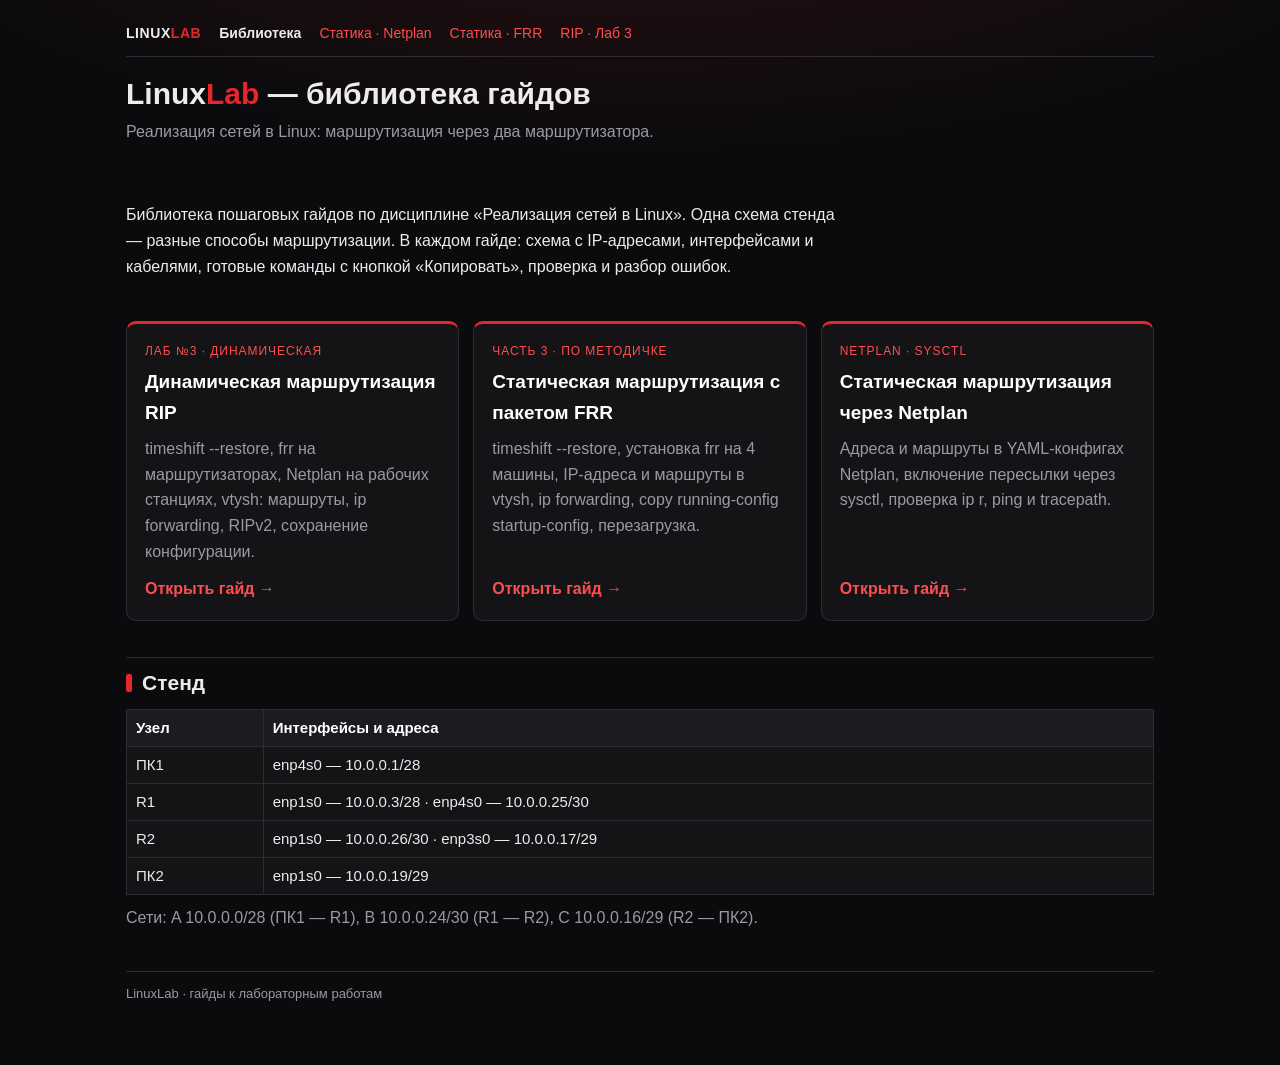
==== commit 81f2e9a4: "Гайд: Лаб 3, динамическая маршрутизация RIP" ====
--- a/index.html
+++ b/index.html
@@ -8,13 +8,19 @@
 </head>
 <body>
 <main>
-<nav class="topbar"><a class="brand" href="./">Linux<span>Lab</span></a><b>Библиотека</b> <a href="static.html">Статика · Netplan</a> <a href="frr.html">Статика · FRR</a></nav>
+<nav class="topbar"><a class="brand" href="./">Linux<span>Lab</span></a><b>Библиотека</b> <a href="static.html">Статика · Netplan</a> <a href="frr.html">Статика · FRR</a> <a href="rip.html">RIP · Лаб 3</a></nav>
 <h1>Linux<span class="red">Lab</span> — библиотека гайдов</h1>
 <p class="sub">Реализация сетей в Linux: маршрутизация через два маршрутизатора.</p>
 <section class="hero">
-<p>Библиотека пошаговых гайдов по дисциплине «Реализация сетей в Linux». Одна схема стенда — два способа маршрутизации. В каждом гайде: схема с IP-адресами, интерфейсами и кабелями, готовые команды с кнопкой «Копировать», проверка и разбор ошибок.</p>
+<p>Библиотека пошаговых гайдов по дисциплине «Реализация сетей в Linux». Одна схема стенда — разные способы маршрутизации. В каждом гайде: схема с IP-адресами, интерфейсами и кабелями, готовые команды с кнопкой «Копировать», проверка и разбор ошибок.</p>
 </section>
 <div class="shelf">
+<a class="book" href="rip.html">
+  <div class="tag">Лаб №3 · динамическая</div>
+  <h3>Динамическая маршрутизация RIP</h3>
+  <p>timeshift --restore, frr на маршрутизаторах, Netplan на рабочих станциях, vtysh: маршруты, ip forwarding, RIPv2, сохранение конфигурации.</p>
+  <span class="go">Открыть гайд →</span>
+</a>
 <a class="book" href="frr.html">
   <div class="tag">Часть 3 · по методичке</div>
   <h3>Статическая маршрутизация с пакетом FRR</h3>
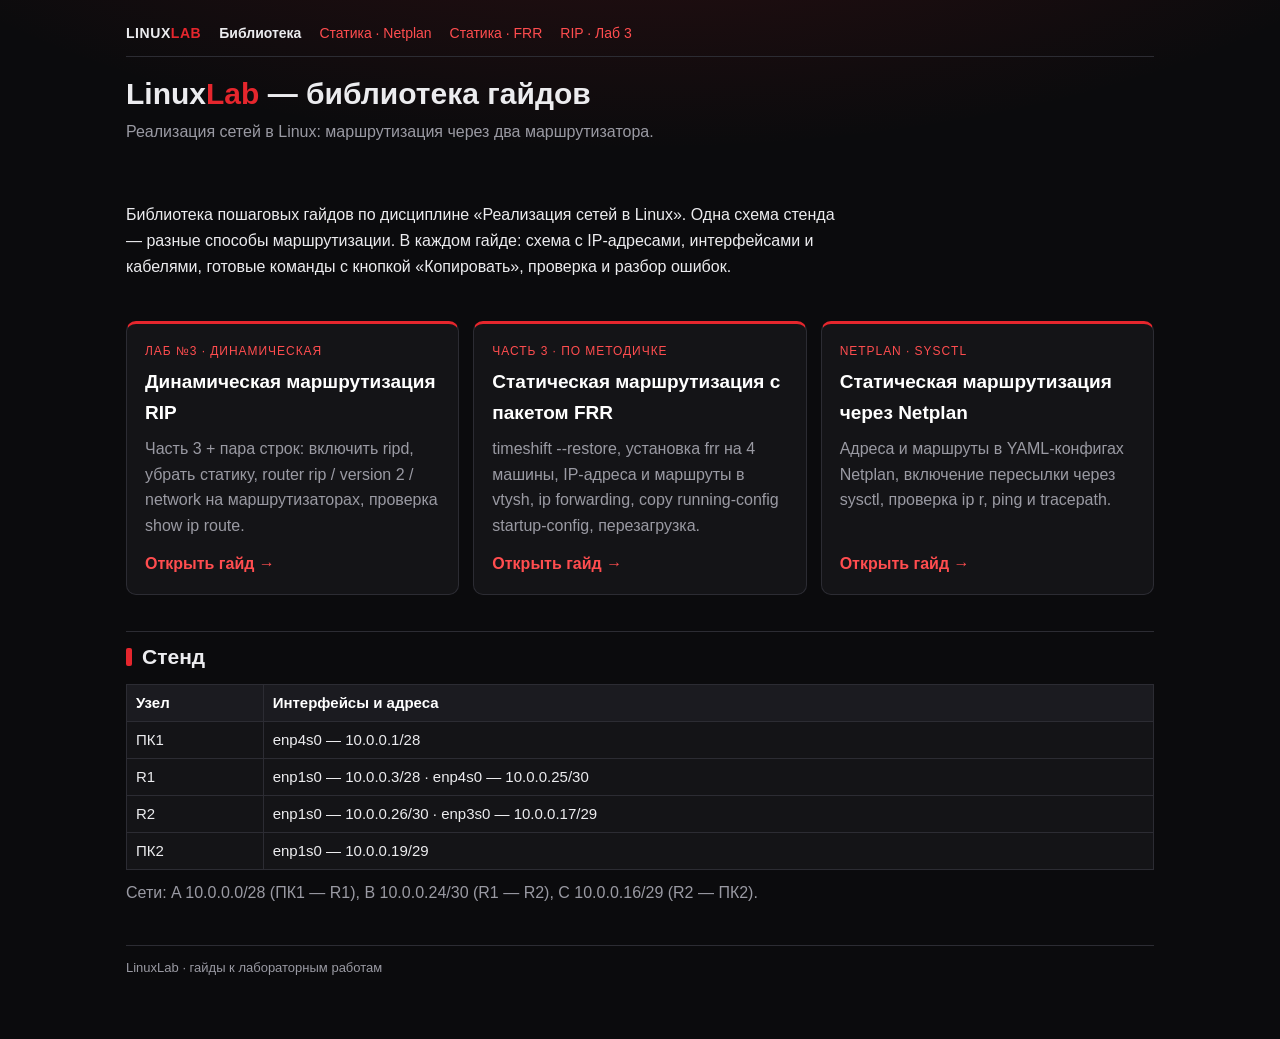
==== commit 88d03225: "Лаб 3: RIP как дополнение к Части 3" ====
--- a/index.html
+++ b/index.html
@@ -18,7 +18,7 @@
 <a class="book" href="rip.html">
   <div class="tag">Лаб №3 · динамическая</div>
   <h3>Динамическая маршрутизация RIP</h3>
-  <p>timeshift --restore, frr на маршрутизаторах, Netplan на рабочих станциях, vtysh: маршруты, ip forwarding, RIPv2, сохранение конфигурации.</p>
+  <p>Часть 3 + пара строк: включить ripd, убрать статику, router rip / version 2 / network на маршрутизаторах, проверка show ip route.</p>
   <span class="go">Открыть гайд →</span>
 </a>
 <a class="book" href="frr.html">
